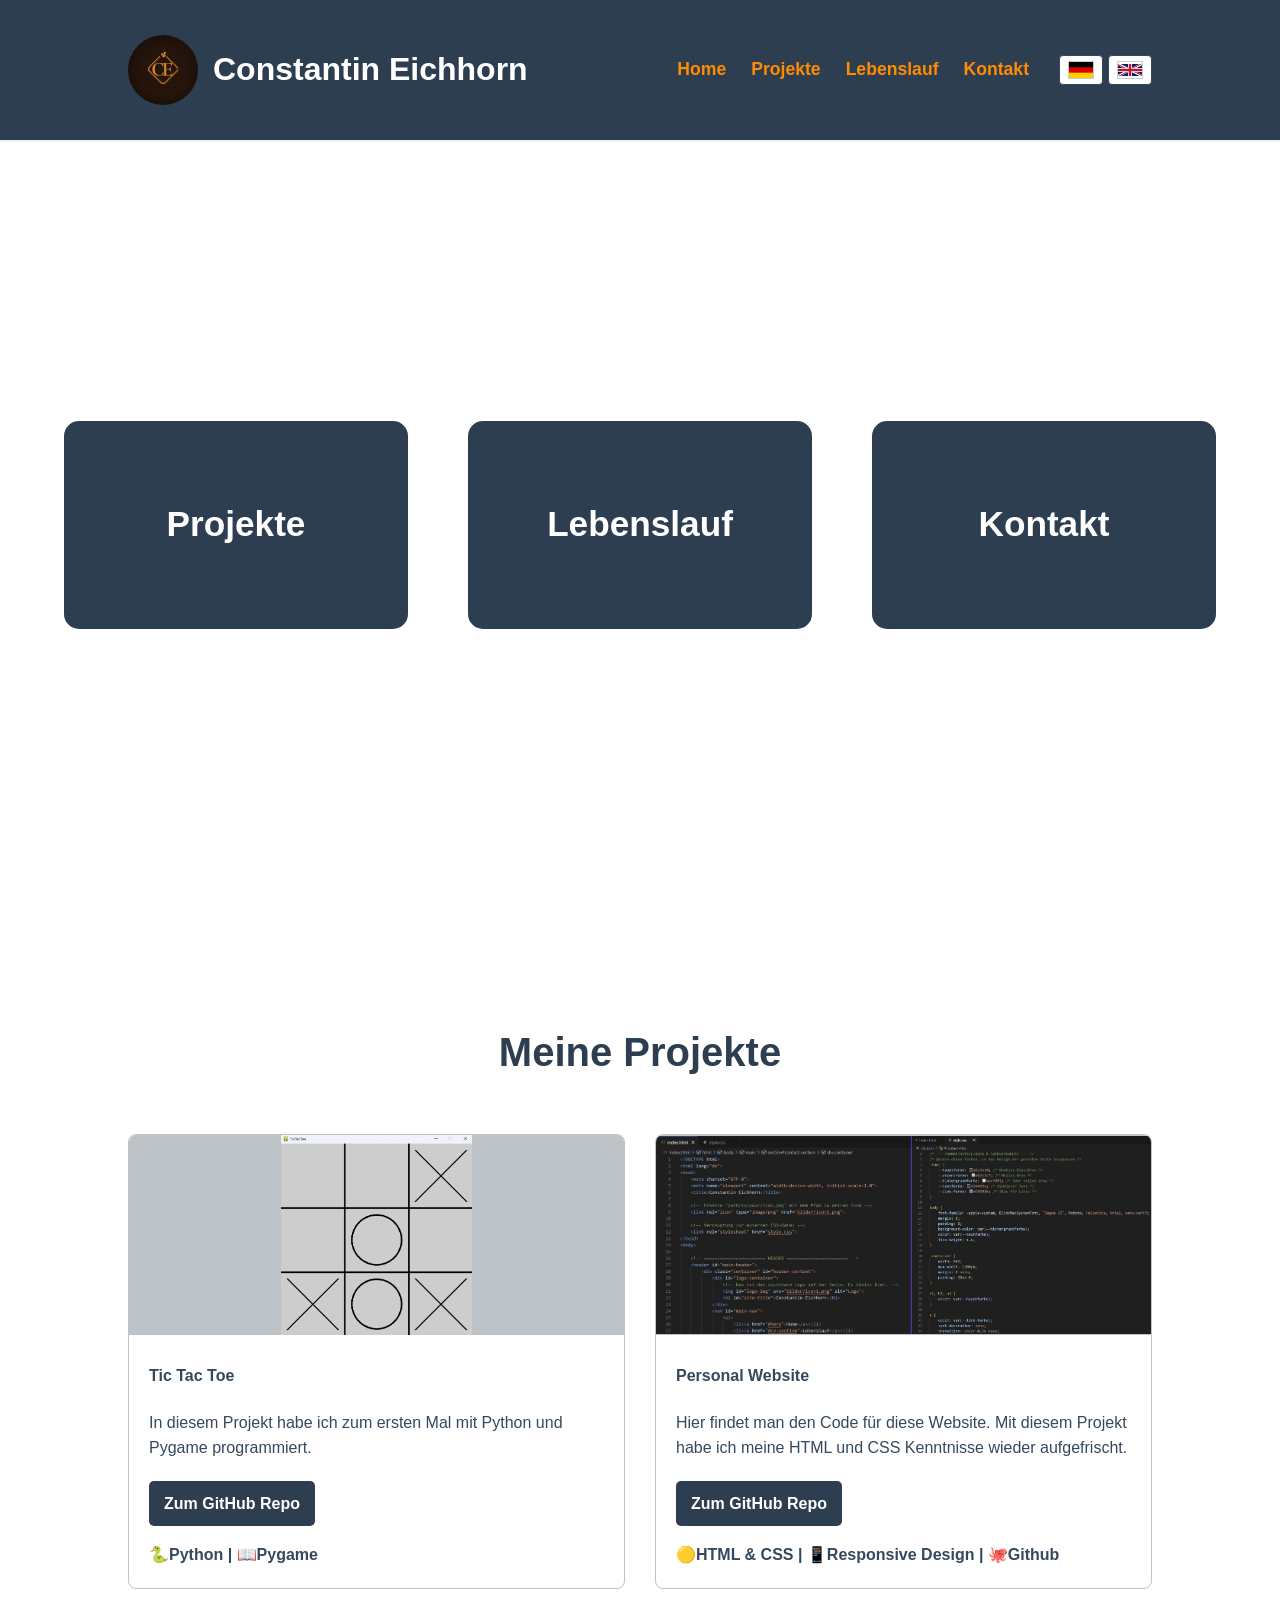
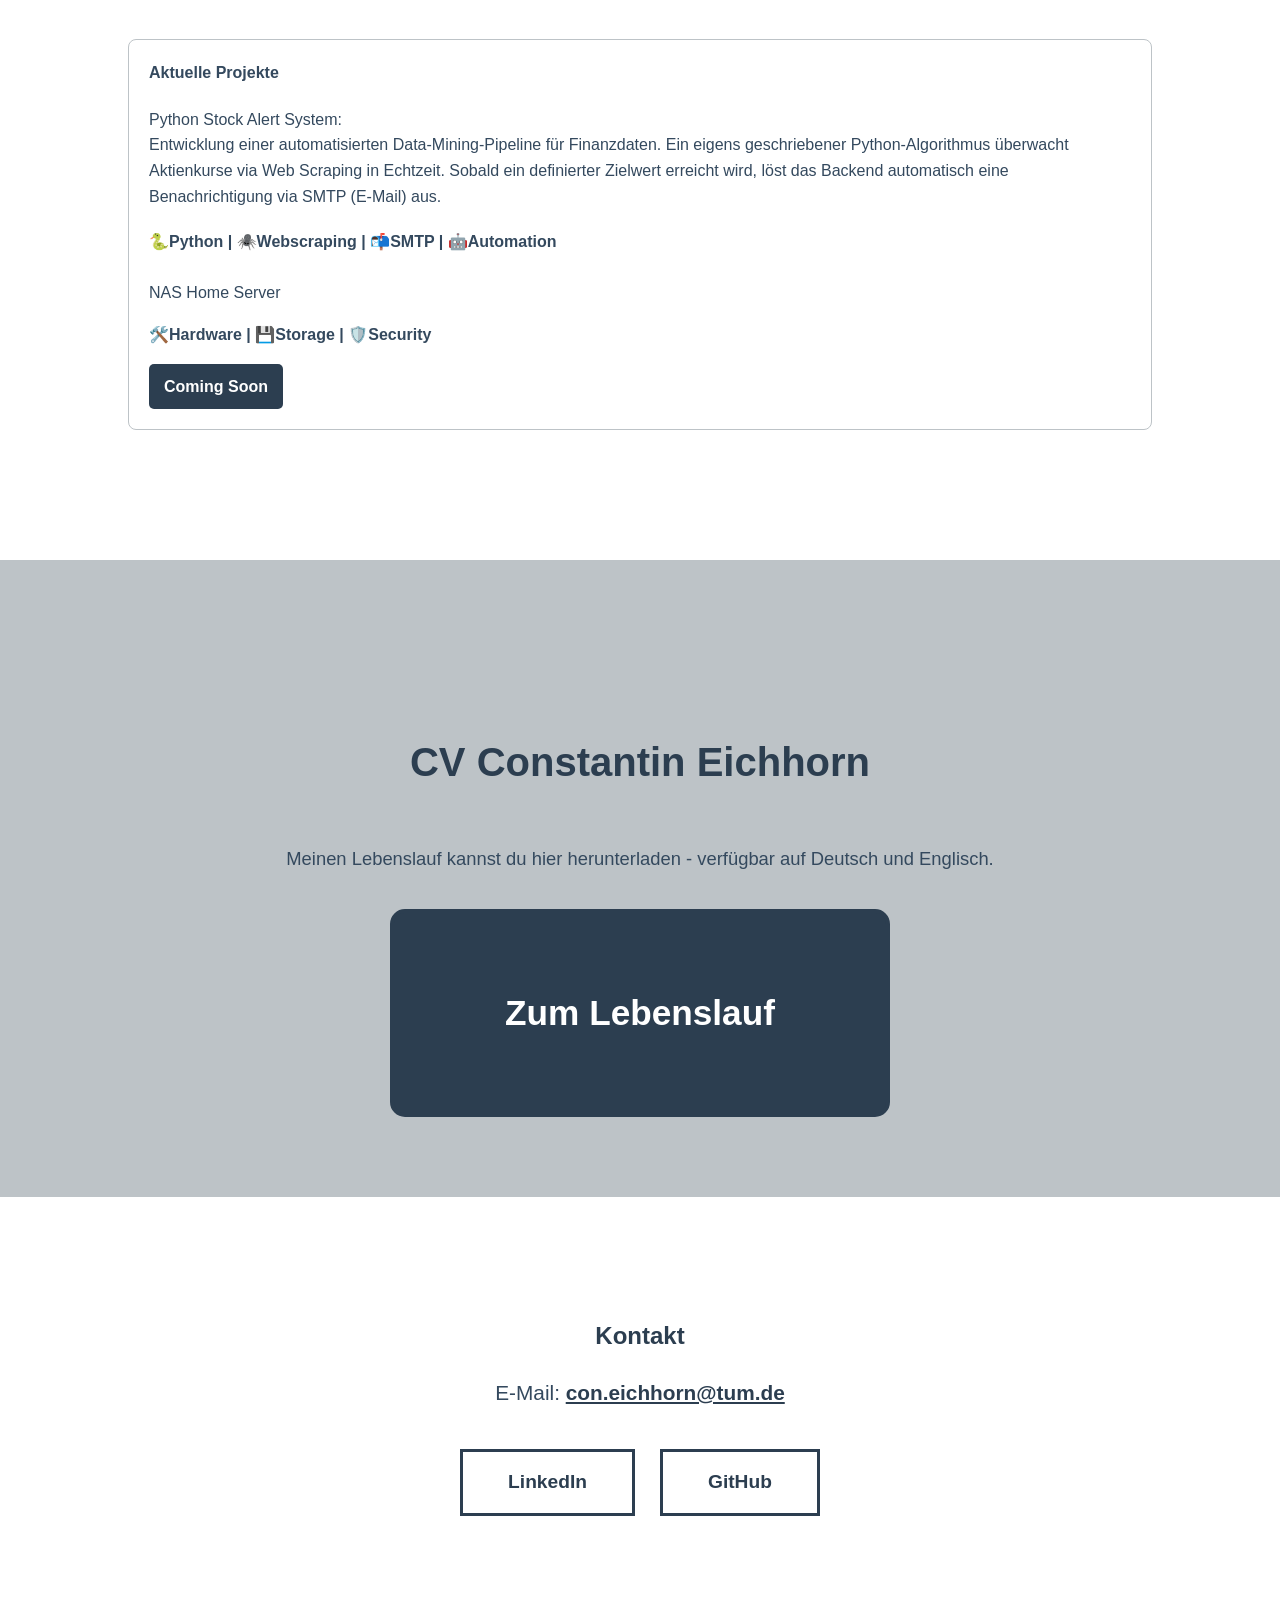
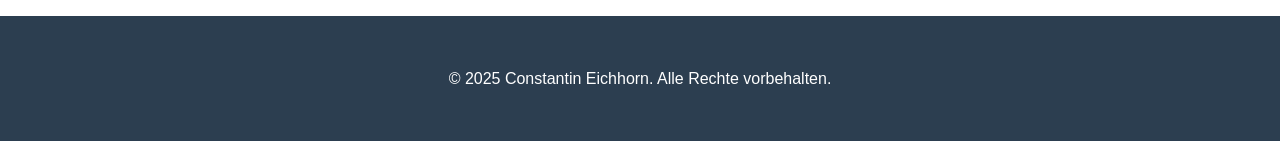
==== index.html @ d163ec6e "updated logic for language change and added flag icons" ====
<!DOCTYPE html>
<html lang="de">
<head>
    <meta charset="UTF-8">
    <meta name="viewport" content="width=device-width, initial-scale=1.0">
    <meta name="format-detection" content="telephone=no">
    <title>Constantin Eichhorn</title>
    <link rel="icon" type="image/png" href="bilder/icon2.png">
    <link rel="stylesheet" href="style.css">
    

</head>
<body>

    <!-- ======================= HEADER ======================= -->
    <header id="main-header">
        <div class="container" id="header-content">
            <div id="logo-container">
                <img id="logo-img" src="bilder/icon2.png" alt="Logo">
                <h1 id="site-title">
                    <span class="full-name">Constantin Eichhorn</span>
                    <span class="short-name">C. Eichhorn</span>
                </h1>
            </div>
            <nav id="main-nav">
                <ul>
                    <li><a class="lang" key="nav_home" href="#hero">Home</a></li>
                    <li><a class="lang" key="nav_projects" href="#projects-section">Projekte</a></li>
                    <li><a class="lang" key="nav_cv" href="#cv-section">Lebenslauf</a></li>
                    <li><a class="lang" key="nav_contact" href="#contact-section">Kontakt</a></li>

            <!-- LANGUAGE BUTTONS Desktop ADDED HERE -->
                    <li class="desktop-lang-switch" style="display: flex; align-items: center;">
                        <button class="lang-btn btn-de" aria-label="Deutsch" title="Deutsch" aria-pressed="false"><img class="lang-flag" src="bilder/flag-de.svg" alt="" aria-hidden="true"></button>
                        <button class="lang-btn btn-en" aria-label="English" title="English" aria-pressed="false"><img class="lang-flag" src="bilder/flag-en.svg" alt="" aria-hidden="true"></button>
                    </li>
                </ul>
            </nav>

            <!-- NEU: MOBILE BUTTONS CONTAINER (Nur sichtbar auf Mobile) -->
        <div class="mobile-lang-switch">
            <button class="lang-btn btn-de" aria-label="Deutsch" title="Deutsch" aria-pressed="false"><img class="lang-flag" src="bilder/flag-de.svg" alt="" aria-hidden="true"></button>
            <button class="lang-btn btn-en" aria-label="English" title="English" aria-pressed="false"><img class="lang-flag" src="bilder/flag-en.svg" alt="" aria-hidden="true"></button>
        </div>
            
            <button id="hamburger-menu">
                <span></span>
                <span></span>
                <span></span>
            </button>
        </div>
    </header>

    <!-- ======================= MAIN CONTENT ======================= -->
    <main>

        <!-- --- HERO SECTION --- -->
    <section id="hero">
         <div class="hero-buttons-container">
            <!-- Combined classes: "hero-button lang" -->
            <a href="#projects-section" class="hero-button lang" key="hero_btn_projects">Projekte</a>
            <a href="#cv-section" class="hero-button lang" key="hero_btn_cv">Lebenslauf</a>
            <a href="#contact-section" class="hero-button lang" key="hero_btn_contact">Kontakt</a>
        </div>
    </section>



        <!-- ============= PROJEKTE SECTION ============= -->
        <section id="projects-section">
            <div class="container">
                <h2 class="lang" key="projects_title" id="projects-title">Meine Projekte</h2>

                <div id="github-projects-grid" class="projects-grid">
    
            <!-- Project 1 -->
            <div class="project-card">
                <img class="project-image" src="bilder/tttproject1.png" alt="Projektbild">
                <div class="project-content">
                    <!-- Combined classes here -->
                    <h4 class="project-title lang" key="proj_ttt_title">Tic Tac Toe</h4>
                    <p class="project-description lang" key="proj_ttt_desc">
                        In diesem Projekt habe ich zum ersten mal mit Python und Pygame programmiert. 
                    </p>
                    <a href="https://github.com/tr0p7cal/TicTacToe.git" class="project-link lang" key="btn_github" target="_blank">Zum GitHub Repo</a>
                    <p class="project-skill">🐍Python | 📖Pygame</p>
                </div>
            </div>

            <!-- Project 2 -->
            <div class="project-card">
                <img class="project-image" src="bilder/personalSiteproj1.png" alt="Projektbild">
                <div class="project-content">
                    <!-- Combined classes here -->
                    <h4 class="project-title lang" key="proj_web_title">Personal Website</h4>
                    <p class="project-description lang" key="proj_web_desc">
                        Hier findet man den Code für diese Website. Mit diesem Projekt habe ich meine HTML und CSS kenntnisse wieder aufgefrischt.
                    </p>
                    <a href="#" class="project-link lang" key="btn_github" target="_blank">Zum GitHub Repo</a>
                    <p class="project-skill">🟡HTML & CSS | 📱Responsive Design | 🐙Github</p>
                </div>
            </div>
        </div>

                <!-- Other Projects (Complex Description) -->
                <div id="other-projects-grid" class="projects-grid">
                     <div class="project-card">
                        <div class="project-content">
                            <h4 class="project-title lang" key="proj_current_title">Aktuelle Projekte</h4>
                            
                            <p id="other-project-description" class="project-description">
                               <span class="lang" key="proj_stock_title">Python Stock Alert System:</span> <br>
                               <span class="lang" key="proj_stock_desc">Entwicklung einer automatisierten Data-Mining-Pipeline für Finanzdaten. Ein eigens geschriebener Python-Algorithmus überwacht Aktienkurse via Web Scraping in Echtzeit. Sobald ein definierter Zielwert erreicht wird, löst das Backend automatisch eine Benachrichtigung via SMTP (E-Mail) aus.</span>
                               
                               <p class="project-skill">🐍Python | 🕷️Webscraping | 📬SMTP | 🤖Automation</p>
                                <br>

                               <span class="lang" key="proj_nas_title">NAS Home Server</span>
                               <p class="project-skill">🛠️Hardware | 💾Storage | 🛡️Security</p>
                            </p>
                            <a class="project-link lang" key="btn_coming_soon">Coming Soon</a>
                        </div>
                    </div>
                 </div>
            </div>
        </section>

        <!-- --- CV SECTION --- -->
        <section id="cv-section">
            <div class="container">
                <h2 id="cv-title"><span>CV</span> <span>Constantin Eichhorn</span></h2>
                <p id="cv-teaser" class="lang" key="cv_teaser">Meinen Lebenslauf kannst du hier herunterladen - verfügbar auf Deutsch und Englisch.</p>
                <div class="hero-buttons-container cv-cta-container">
                    <!-- Combined classes: "hero-button lang" -->
                    <a href="cv.html" class="hero-button lang" key="cv_btn">Zum Lebenslauf</a>
                </div>
            </div>
        </section>           

        <!-- === Kontakt === -->
        <section id="contact-section">
            <div class="container">
                <h2 class="contact-title lang" key="contact_title">Kontakt</h2>
                <p id="contact-email">
                    E-Mail: <a href="mailto:con.eichhorn@tum.de">con.eichhorn@tum.de</a>
                </p>
                <div class="contact-links-container">
                    <a href="https://www.linkedin.com/in/coneichhorn/" class="contact-link" target="_blank">LinkedIn</a>
                    <a href="https://github.com/tr0p7cal" class="contact-link" target="_blank">GitHub</a>
                </div>
            </div>
        </section>

    </main>

    <!-- ======================= FOOTER ======================= -->
    <footer id="main-footer">
        <div class="container">
            <p class="lang" key="footer_text" id="footer-text">&copy; 2025 Constantin Eichhorn. Alle Rechte vorbehalten.</p>
        </div>
    </footer>

    <script src="script.js"></script>
</body> 
</html>
---- style.css ----
/* --- GRUNDEINSTELLUNGEN & FARBVARIABLEN --- */
/* Ändere diese Farben, um das Design der gesamten Seite anzupassen */
:root {
    --hauptfarbe: #2c3e50; /* Dunkles Blau/Grau */
    --akzentfarbe: #bdc3c7; /* Helles Grau */
    --hintergrundfarbe: #ecf0f1; /* Sehr helles Grau */
    --textfarbe: #34495e; /* Dunklerer Text */
    --link-farbe: #3498db; /* Blau für Links */
}

body {
    font-family: -apple-system, BlinkMacSystemFont, "Segoe UI", Roboto, Helvetica, Arial, sans-serif;
    margin: 0;
    padding: 0;
    background-color: var(--hintergrundfarbe);
    color: var(--textfarbe);
    line-height: 1.6;
}

.container {
    width: 80%;
    max-width: 1200px;
    margin: 0 auto;
    padding: 20px 0;
}

h1, h2, h3 {
    color: var(--hauptfarbe);
}

a {
    color: var(--link-farbe);
    text-decoration: none;
    transition: color 0.3s ease;
}

a:hover {
    color: var(--akzentfarbe);
}

/* --- HEADER BEREICH --- */
#main-header {
    background-color: var(--hauptfarbe);
    padding: 15px 0;
    border-bottom: 2px solid var(--hintergrundfarbe);
    position: sticky;
    top: 0;
    z-index: 1000;
}

#header-content {
    display: flex;
    justify-content: space-between;
    align-items: center;
}

#logo-container {
    display: flex;
    align-items: center;
    flex-grow: 1;
    flex-shrink: 1;
    overflow: hidden;
}

#logo-img {
    width: 70px; /* Größe deines Icons anpassen */
    height: 70px;
    margin-right: 15px;
    border-radius: 50%;
    object-fit: cover;
}

#site-title {
    font-size: 2em;
    margin: 0;
    font-weight: bold;
    white-space: nowrap;
    color: #fff;
    overflow: visible;
    text-overflow: clip;
}   

#site-title .short-name {
    display: none;
}

#main-nav ul {
    margin: 0;
    padding: 0;
    list-style: none;
    display: flex;
}

#main-nav li {
    margin-left: 25px;
}

#main-nav a {
    font-size: 1.1em;
    font-weight: bold;
    color: #ff8c00;
}

/* --- HELDEN-BEREICH (EINFÜHRUNG) --- */
#hero {
    min-height: 85vh; 
    display: flex;
    justify-content: center;
    align-items: center;
    background-color: #fff;
    box-sizing: border-box;
}

.hero-buttons-container {
    display: flex;
    justify-content: center;
    flex-wrap: wrap;
    width: 90%;
    max-width: 1400px;
    gap: 60px;
}

.hero-button {
    /* --- Größe und Form --- */
    flex-grow: 1;
    flex-basis: 0;
    height: 200px;
    border: 4px solid var(--hauptfarbe);
    border-radius: 15px;

    /* --- Text-Zentrierung --- */
    display: flex;
    justify-content: center;
    align-items: center;
    
    /* --- Text- und Farb-Styling --- */
    background-color: var(--hauptfarbe);
    color: #fff;
    font-size: 2.2em;
    font-weight: 600;
    text-decoration: none;
    transition: all 0.3s ease-in-out;
}

.hero-button:hover {
    background-color: var(--hauptfarbe);
    color: #fff;
    transform: translateY(-5px);
    box-shadow: 0 10px 20px rgba(0,0,0,0.1);
}

#hero-headline {
    font-size: 3em;
    margin-bottom: 20px;
}

#hero-intro-text {
    font-size: 1.2em;
    max-width: 700px;
    margin: 0 auto;
}

/* --- LEBENSLAUF / ÜBER MICH BEREICH --- */

#cv-section {
    padding: 60px 0;
    background-color: var(--akzentfarbe);
    scroll-margin-top: 110px;
}

#cv-title {
    text-align: center;
    font-size: 2.5em;
    margin-bottom: 50px;
    margin-top: 90px;
}

#cv-teaser,
#cv-token-info {
    text-align: center;
    font-size: 1.15em;
    max-width: 760px;
    margin: 0 auto 35px auto;
}

.cv-cta-container {
    max-width: 500px;
    margin: 0 auto;
}

#cv-download-content {
    text-align: center;
}

#token-form {
    display: flex;
    gap: 12px;
    justify-content: center;
    align-items: center;
    flex-wrap: wrap;
}

#token-input {
    width: 100%;
    max-width: 360px;
    padding: 12px 14px;
    border: 2px solid var(--hauptfarbe);
    border-radius: 8px;
    font-size: 1rem;
    color: var(--textfarbe);
    background-color: #fff;
    box-sizing: border-box;
}

#token-confirm-btn {
    padding: 12px 22px;
    border: 2px solid var(--hauptfarbe);
    border-radius: 8px;
    background-color: var(--hauptfarbe);
    color: #fff;
    font-size: 1rem;
    font-weight: bold;
    cursor: pointer;
    transition: all 0.3s ease;
}

#token-confirm-btn:hover {
    transform: translateY(-2px);
    box-shadow: 0 8px 16px rgba(0, 0, 0, 0.12);
}

#token-error {
    color: #b00020;
    font-weight: 600;
    margin: 16px 0 0 0;
}

#download-section {
    margin-top: 24px;
}

/* --- TOKEN-ANFRAGE BEREICH --- */
#request-section {
    max-width: 760px;
    margin: 40px auto 0 auto;
    padding-top: 28px;
    border-top: 1px solid rgba(44, 62, 80, 0.22);
}

#request-info {
    text-align: center;
    font-size: 1.15em;
    max-width: 760px;
    margin: 0 auto 28px auto;
}

#request-form {
    display: flex;
    flex-direction: column;
    gap: 16px;
    align-items: stretch;
    max-width: 360px;
    margin: 0 auto;
}

.request-field {
    display: flex;
    flex-direction: column;
    gap: 8px;
    text-align: left;
}

.request-field label {
    font-weight: 700;
    color: var(--hauptfarbe);
}

#request-name,
#request-email,
#request-message {
    width: 100%;
    padding: 12px 14px;
    border: 2px solid var(--hauptfarbe);
    border-radius: 8px;
    font-size: 1rem;
    color: var(--textfarbe);
    background-color: #fff;
    box-sizing: border-box;
}

#request-name:focus,
#request-email:focus,
#request-message:focus,
#token-input:focus {
    outline: 3px solid rgba(44, 62, 80, 0.18);
    outline-offset: 2px;
}

#request-message {
    resize: vertical;
    min-height: 110px;
}

#request-submit-btn {
    padding: 12px 22px;
    border: 2px solid var(--hauptfarbe);
    border-radius: 8px;
    background-color: var(--hauptfarbe);
    color: #fff;
    font-size: 1rem;
    font-weight: bold;
    cursor: pointer;
    transition: all 0.3s ease;
}

#request-submit-btn:hover {
    transform: translateY(-2px);
    box-shadow: 0 8px 16px rgba(0, 0, 0, 0.12);
}

#request-submit-btn:disabled {
    opacity: 0.75;
    cursor: wait;
    transform: none;
    box-shadow: none;
}

#request-success {
    color: #1b7f4b;
    font-weight: 600;
    margin: 18px 0 0 0;
    text-align: center;
}

#request-error {
    color: #b00020;
    font-weight: 600;
    margin: 18px 0 0 0;
    text-align: center;
}

.cv-download-buttons {
    display: flex;
    justify-content: center;
    gap: 16px;
    flex-wrap: wrap;
}

.cv-download-buttons .hero-button {
    flex-basis: 320px;
    flex-grow: 0;
    height: 110px;
    font-size: 1.25em;
    border-width: 3px;
}

.cv-category h3 {
    font-size: 1.8em;
    color: var(--hauptfarbe);
    border-bottom: 2px solid var(--hauptfarbe);
    padding-bottom: 10px;
    margin-bottom: 30px;
}

.cv-entry {
    display: flex;
    justify-content: space-between;
    align-items: flex-start;
    gap: 20px;
    margin-bottom: 25px;
}

.cv-entry-left {
    flex-grow: 1;
}

.cv-entry-right {
    flex-shrink: 0; /* Prevents this column from shrinking */
    text-align: right;
}

.cv-entry-title {
    font-size: 1.2em;
    font-weight: bold;
    margin: 0;
}

.cv-entry-subtitle {
    font-style: italic;
    color: #555;
    margin: 5px 0;
}

.cv-entry-description {
    margin: 5px 0 0 0;
}

.cv-entry-location {
    font-weight: bold;
    margin: 0;
}

.cv-entry-date {
    margin: 5px 0 0 0;
}

ul.cv-entry-details,
.skills-entry ul {
    list-style-type: square;
    padding-left: 20px;
    margin-top: 10px;
}

.skills-entry {
    margin-bottom: 20px;
}

.skills-title {
    font-weight: bold;
    font-size: 1.1em;
    margin-bottom: 5px;
}

/* --- PROJEKTE BEREICH --- */
#projects-section {
    padding: 60px 0;
    background-color: #fff;
    scroll-margin-top: 60px;
}

#projects-title {
    text-align: center;
    font-size: 2.5em;
    margin-bottom: 50px;
}

.projects-grid {
    display: grid;
    grid-template-columns: repeat(auto-fit, minmax(300px, 1fr));
    gap: 30px;
    margin-bottom: 50px;
}

.project-card {
    border: 1px solid var(--akzentfarbe);
    border-radius: 8px;
    overflow: hidden;
    background-color: #fff;
    transition: transform 0.3s ease, box-shadow 0.3s ease;
}

.project-card:hover {
    transform: translateY(-5px);
    box-shadow: 0 10px 20px rgba(0,0,0,0.1);
}

.project-image {
    width: 100%;
    height: 200px;
    background-color: var(--akzentfarbe);
    object-fit: contain; 
}

.project-content {
    padding: 20px;
}

.project-title {
    margin-top: 0;
}

.project-description {
    margin-bottom: 20px;
}

.project-link {
    display: inline-block;
    background-color: var(--hauptfarbe);
    color: #fff;
    padding: 10px 15px;
    border-radius: 5px;
    font-weight: bold;
}
.project-link:hover {
    background-color: #34495e;
    color: #fff;
}

.project-skill{
    font-weight: bold;
    margin-bottom: 0;
}

/* --- KONTAKT BEREICH --- */
#contact-section {
    padding: 80px 0;
    text-align: center;
    background-color: #fff; 
}

#contact-title {
    font-size: 2.5em;
    margin-bottom: 90px;
}

#contact-intro {
    font-size: 1.2em;
    max-width: 600px;
    margin: 0 auto 30px auto; 
}

#contact-email {
    font-size: 1.3em;
    font-weight: 500;
    margin-bottom: 40px; /* Abstand zu den Buttons */
}

#contact-email a {
    color: var(--hauptfarbe); /* Nutzt die Hauptfarbe für den Link */
    font-weight: bold;
    text-decoration: underline;
}

.contact-links-container {
    display: flex;
    justify-content: center;
    flex-wrap: wrap;
    gap: 25px;
}

.contact-link {
    display: inline-block;
    padding: 15px 45px;
    border: 3px solid var(--hauptfarbe);
    background-color: transparent;
    color: var(--hauptfarbe);
    font-size: 1.2em;
    font-weight: bold;
    text-decoration: none;
    transition: all 0.3s ease;
}

.contact-link:hover {
    background-color: var(--hauptfarbe);
    color: #fff;
    transform: translateY(-3px);
}

/* --- FOOTER BEREICH --- */
#main-footer {
    background-color: var(--hauptfarbe);
    color: #fff;
    text-align: center;
    padding: 30px 0;
}

#footer-text {
    margin: 0;
}

.lang-btn {
    background: white;
    border: 1px solid currentColor;
    cursor: pointer;
    padding: 5px 8px;
    margin-left: 5px;
    font-size: 0.9rem;
    border-radius: 4px;
    color: inherit;
    display: inline-flex;
    align-items: center;
    justify-content: center;
}
.lang-flag {
    width: 24px;
    height: 16px;
    display: block;
    border: 1px solid rgba(0, 0, 0, 0.2);
}
.lang-btn.is-active {
    background: var(--akzentfarbe);
    color: var(--hauptfarbe);
    border-color: var(--hauptfarbe);
    font-weight: 700;
    box-shadow: 0 4px 10px rgba(0, 0, 0, 0.12);
    opacity: 1;
}
.lang-btn:hover {
    opacity: 0.7;
}

.mobile-lang-switch {
    display: none;
}


/* --- ZUSÄTZLICHES STYLING FÜR HAMBURGER-MENÜ --- */

#hamburger-menu {
    display: none; /* Standardmäßig auf Desktops ausgeblendet */
    flex-direction: column;
    justify-content: space-around;
    width: 30px;
    height: 25px;
    background: transparent;
    border: none;
    cursor: pointer;
    padding: 0;
    z-index: 10;
}

#hamburger-menu span {
    width: 30px;
    height: 3px;
    background-color: #ff8c00;
    border-radius: 5px;
    transition: all 0.3s linear;
    position: relative;
    transform-origin: 1px;
}

/* --- MEDIA QUERIES FÜR MOBILGERÄTE --- */
/* Diese Regeln gelten für Bildschirme, die 768px oder schmaler sind */

@media (max-width: 768px) {

    .desktop-lang-switch {
        display: none !important;
    }

    .mobile-lang-switch {
        display: flex;
        align-items: center;
        margin-right: 15px;
    }

    /* --- Header & Navigation (MOBIL) --- */
    #header-content {
        position: relative; 
        display: flex;
        justify-content: space-between;
        align-items: center;
    }

    #main-nav {
        /* 1. Verstecken und positionieren */
        display: flex;
        flex-direction: column;
        position: absolute;
        top: 100%; /* Beginnt direkt unter dem Header */
        left: 0;
        width: 100%;
        background-color: var(--hauptfarbe);
        
        /* 2. Standardmäßig unsichtbar machen */
        visibility: hidden; /* Besser als display:none für Animationen */
        opacity: 0;
        transform: translateY(-10px); /* Leichter Effekt */
        transition: opacity 0.3s ease, transform 0.3s ease, visibility 0.3s;
        z-index: 998; /* Unter dem Header, aber über dem Rest */
    }
    
    #main-nav.is-active {
        /* 3. Sichtbar machen, wenn die Klasse da ist */
        visibility: visible;
        opacity: 1;
        transform: translateY(0);
    }

    #main-nav ul {
        flex-direction: column;
        width: 100%;
    }

    #main-nav li {
        text-align: center;
        margin: 0;
    }
    
    #main-nav a {
        display: block;
        padding: 18px 0;
        border-bottom: 1px solid rgba(189, 195, 199, 0.2);
    }
    
    #hamburger-menu {
        display: flex;
        z-index: 999;
    }

    /* --- Animation des Hamburgers zu einem "X" --- */
    #hamburger-menu.is-active span:nth-child(1) {
        transform: rotate(45deg) translate(5px, 5px);
    }

    #hamburger-menu.is-active span:nth-child(2) {
        opacity: 0;
    }

    #hamburger-menu.is-active span:nth-child(3) {
        transform: rotate(-45deg) translate(7px, -6px);
    }
    
   #site-title {
    font-size: 1.4em;
    white-space: nowrap;
}

    #site-title .full-name {
        display: none;
    }

    #site-title .short-name {
        display: inline;
    }
    
    #logo-img {
        width: 50px;
        height: 50px;
    }

    #logo-container {
        overflow: visible;
    }

    /* --- Hero-Bereich --- */
    .hero-buttons-container {
        flex-direction: column;
        gap: 30px;
    }

    .hero-button {
        height: 140px;
        font-size: 1.8em;
    }

    .cv-cta-container .hero-button {
        height: 120px;
    }

    #token-form {
        flex-direction: column;
        align-items: stretch;
        max-width: 360px;
        margin: 0 auto;
    }

    #token-confirm-btn {
        width: 100%;
    }

    #request-section {
        margin-top: 32px;
        padding-top: 24px;
    }

    #request-form {
        max-width: 360px;
        width: 100%;
    }

    .cv-download-buttons {
        flex-direction: column;
        align-items: stretch;
        gap: 12px;
    }

    .cv-download-buttons .hero-button {
        width: 100%;
        flex-basis: auto;
        height: 100px;
        font-size: 1.1em;
    }
    
    /* --- Lebenslauf-Bereich --- */
    #cv-title {
        line-height: 1.2; 
    }
    #cv-title span {
        display: block;
    }

    .cv-entry {
        flex-direction: column;
        align-items: flex-start;
        gap: 10px;
    }

    .cv-entry-right {
        text-align: left;
    }
    
    .cv-entry-date {
        margin-top: 0;
    }
    
    #cv-title, #projects-title, #contact-title {
        font-size: 2em;
    }
    
    .container {
        width: 90%;
    }

    /* --- Projekte-Bereich --- */
    .projects-grid {
        grid-template-columns: 1fr;
    }

}
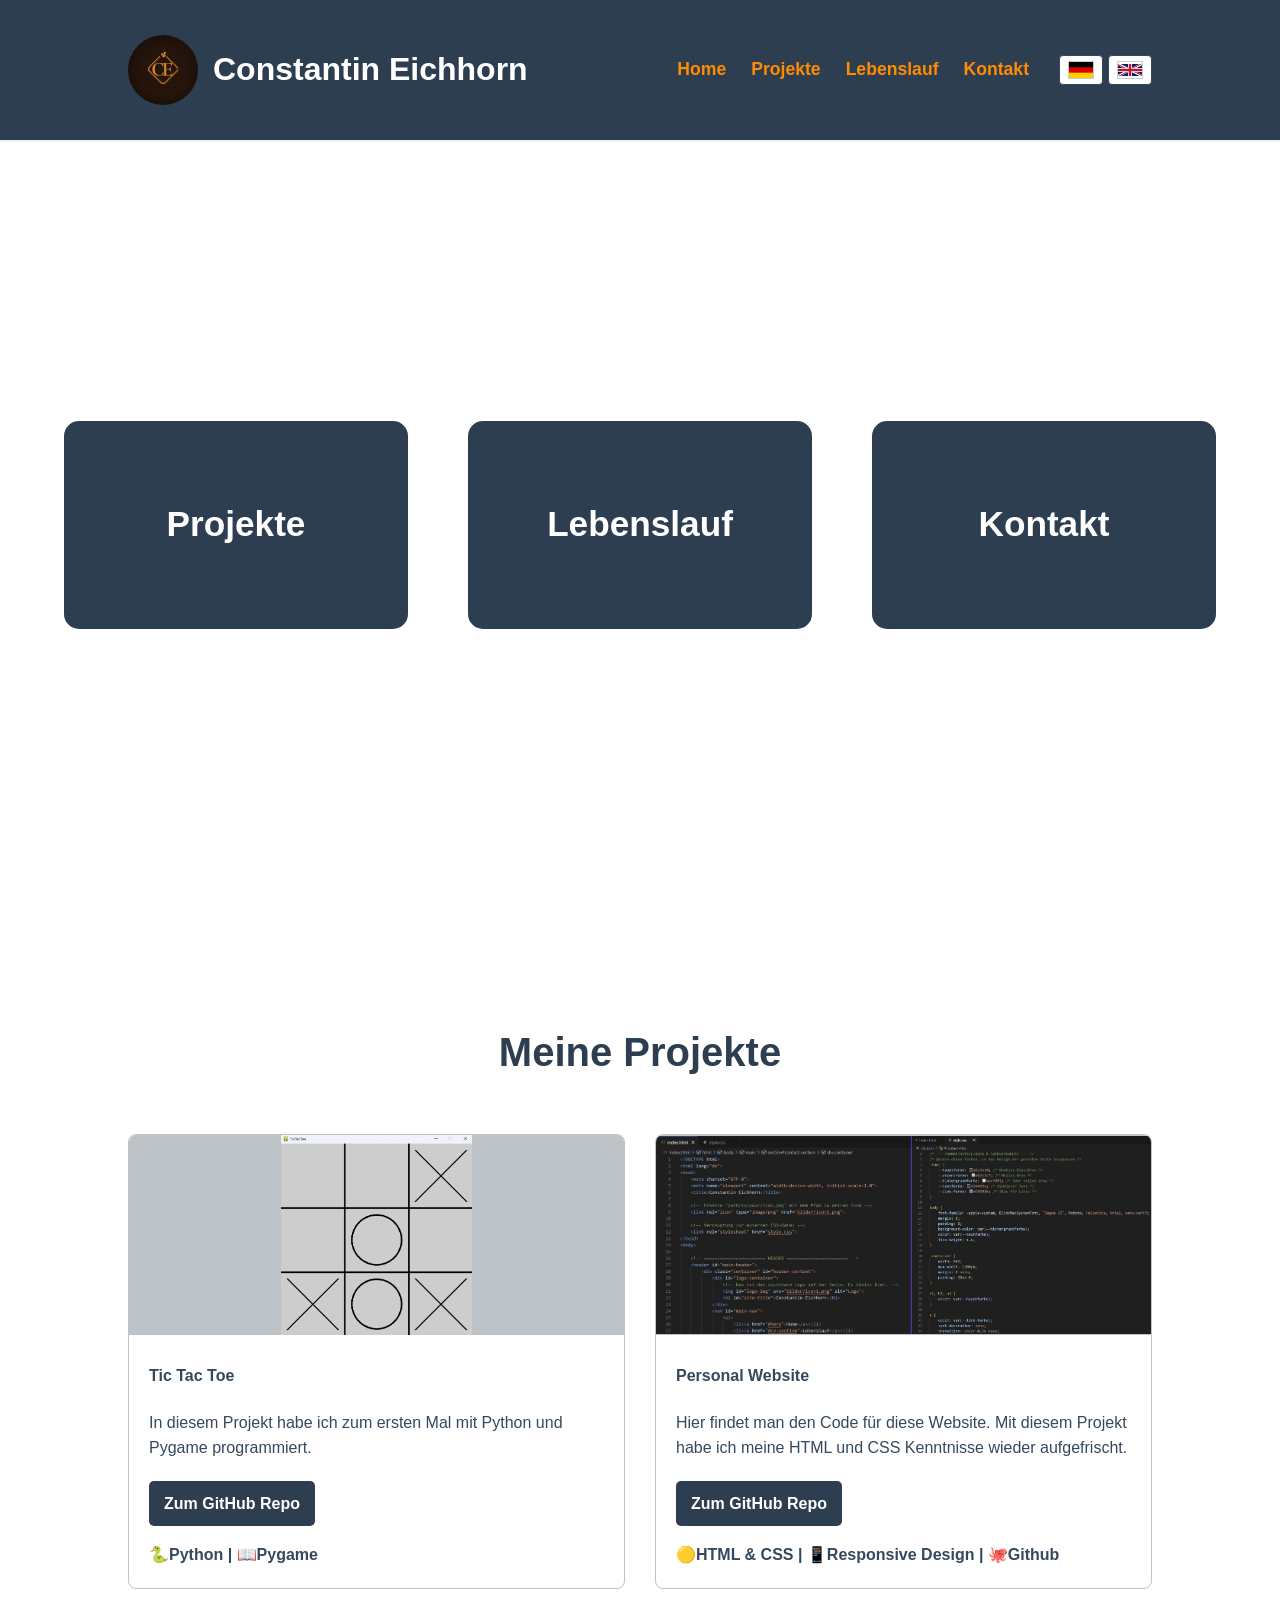
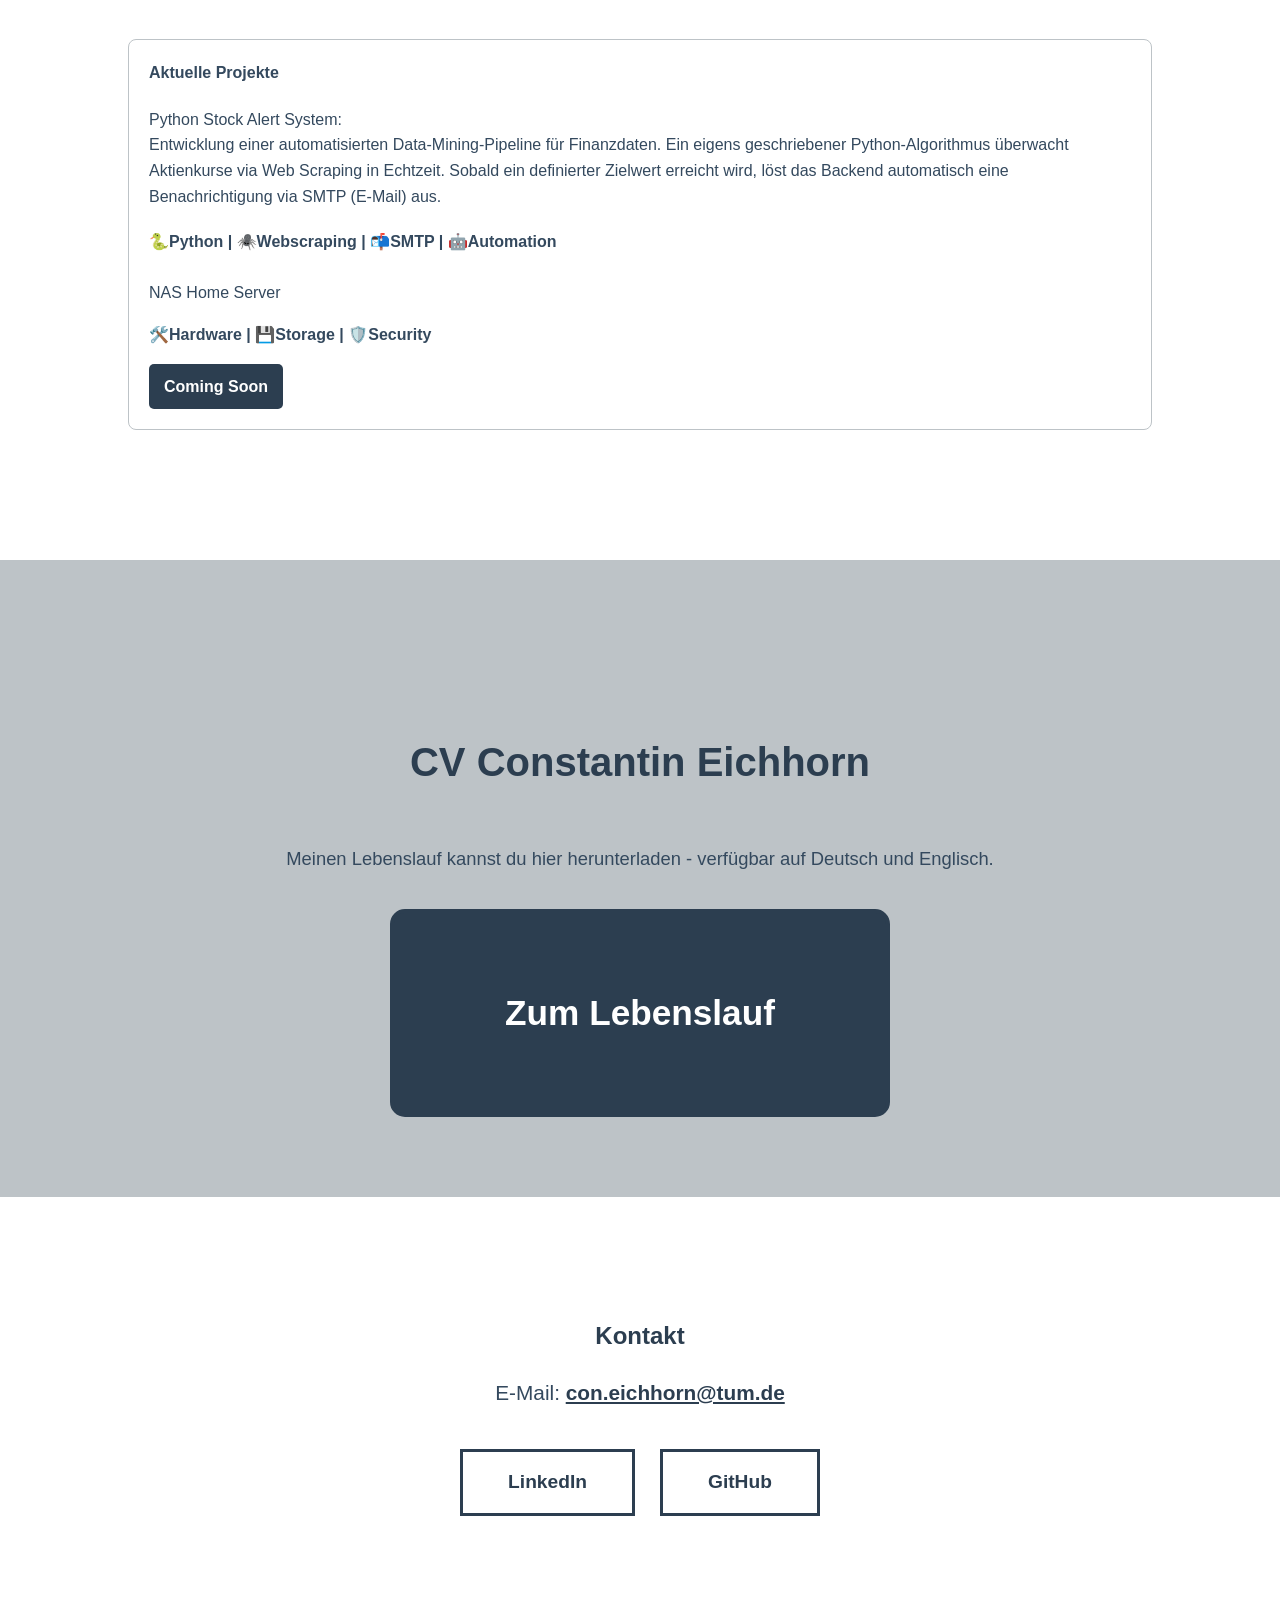
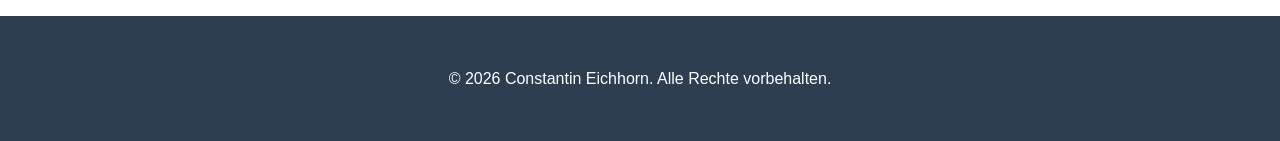
==== commit 8784f0fa: "Update footer year to 2026" ====
--- a/index.html
+++ b/index.html
@@ -156,7 +156,7 @@
     <!-- ======================= FOOTER ======================= -->
     <footer id="main-footer">
         <div class="container">
-            <p class="lang" key="footer_text" id="footer-text">&copy; 2025 Constantin Eichhorn. Alle Rechte vorbehalten.</p>
+            <p class="lang" key="footer_text" id="footer-text">&copy; 2026 Constantin Eichhorn. Alle Rechte vorbehalten.</p>
         </div>
     </footer>
 
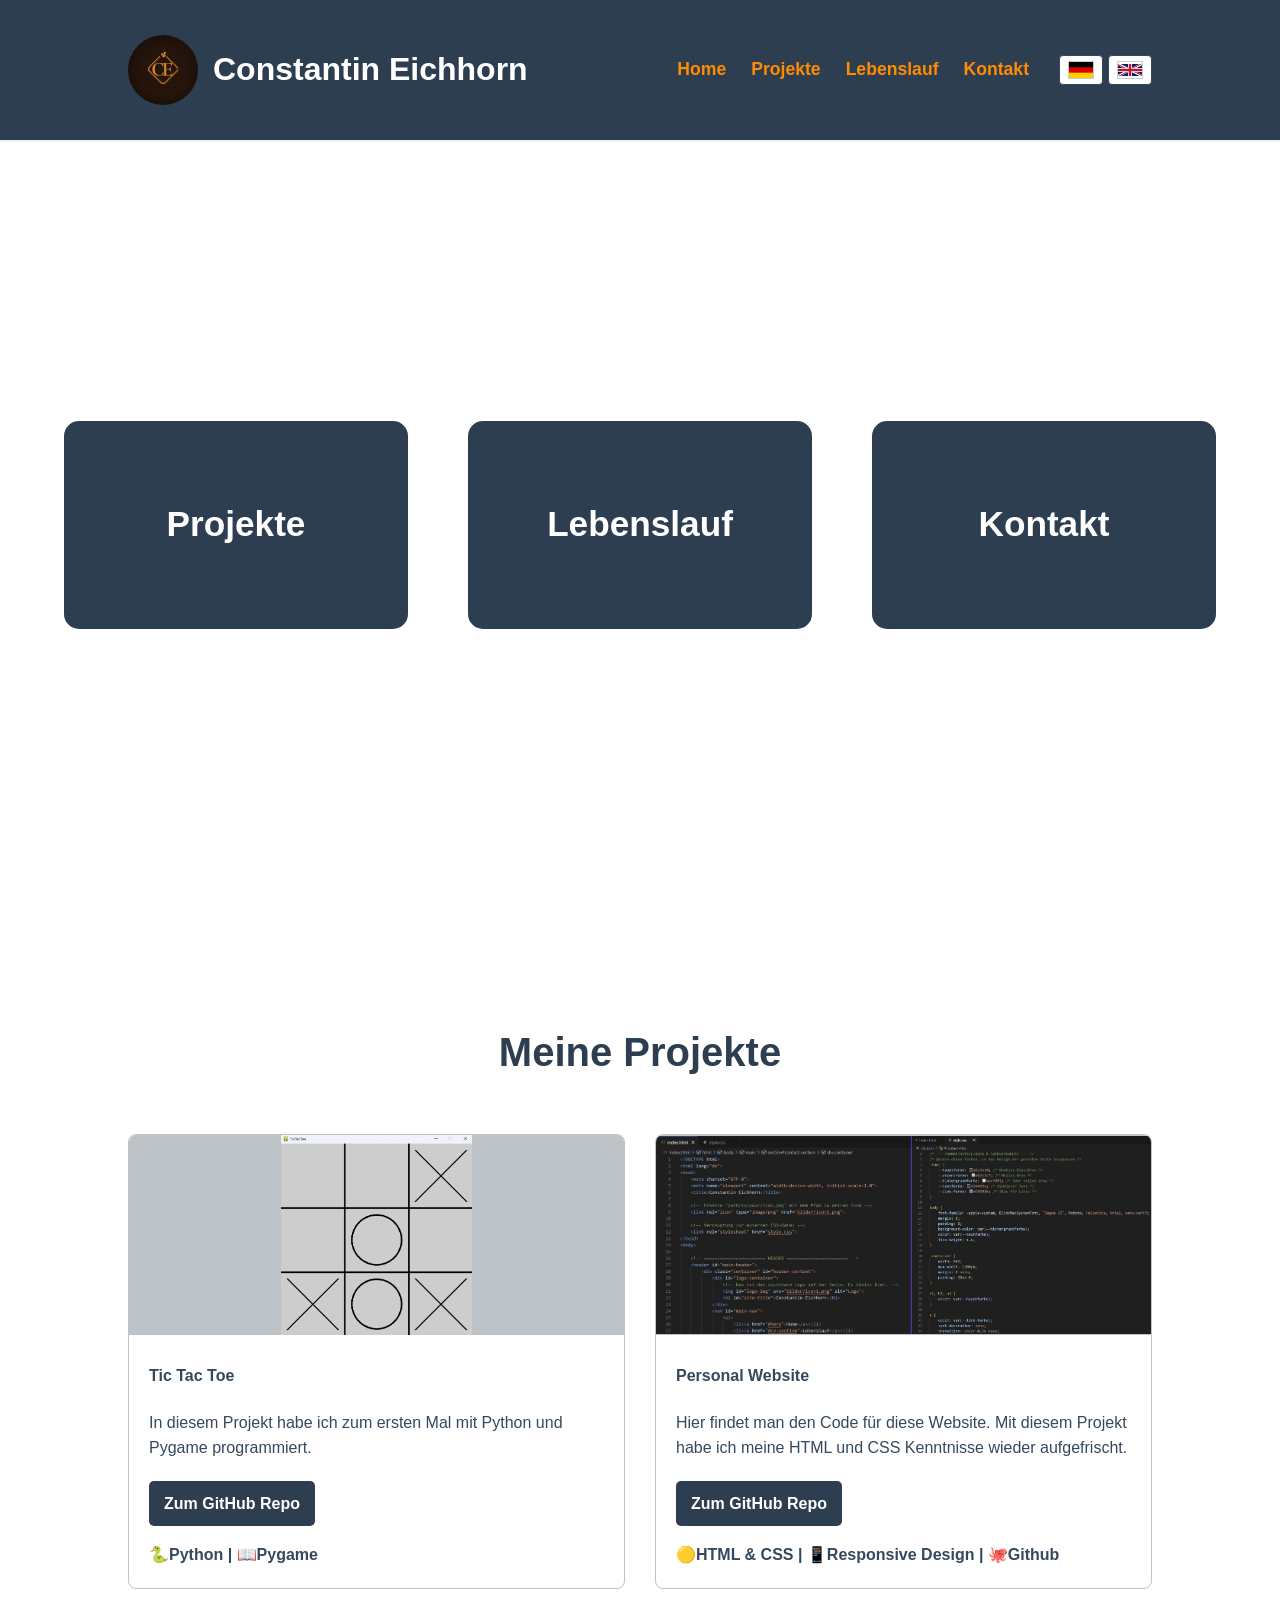
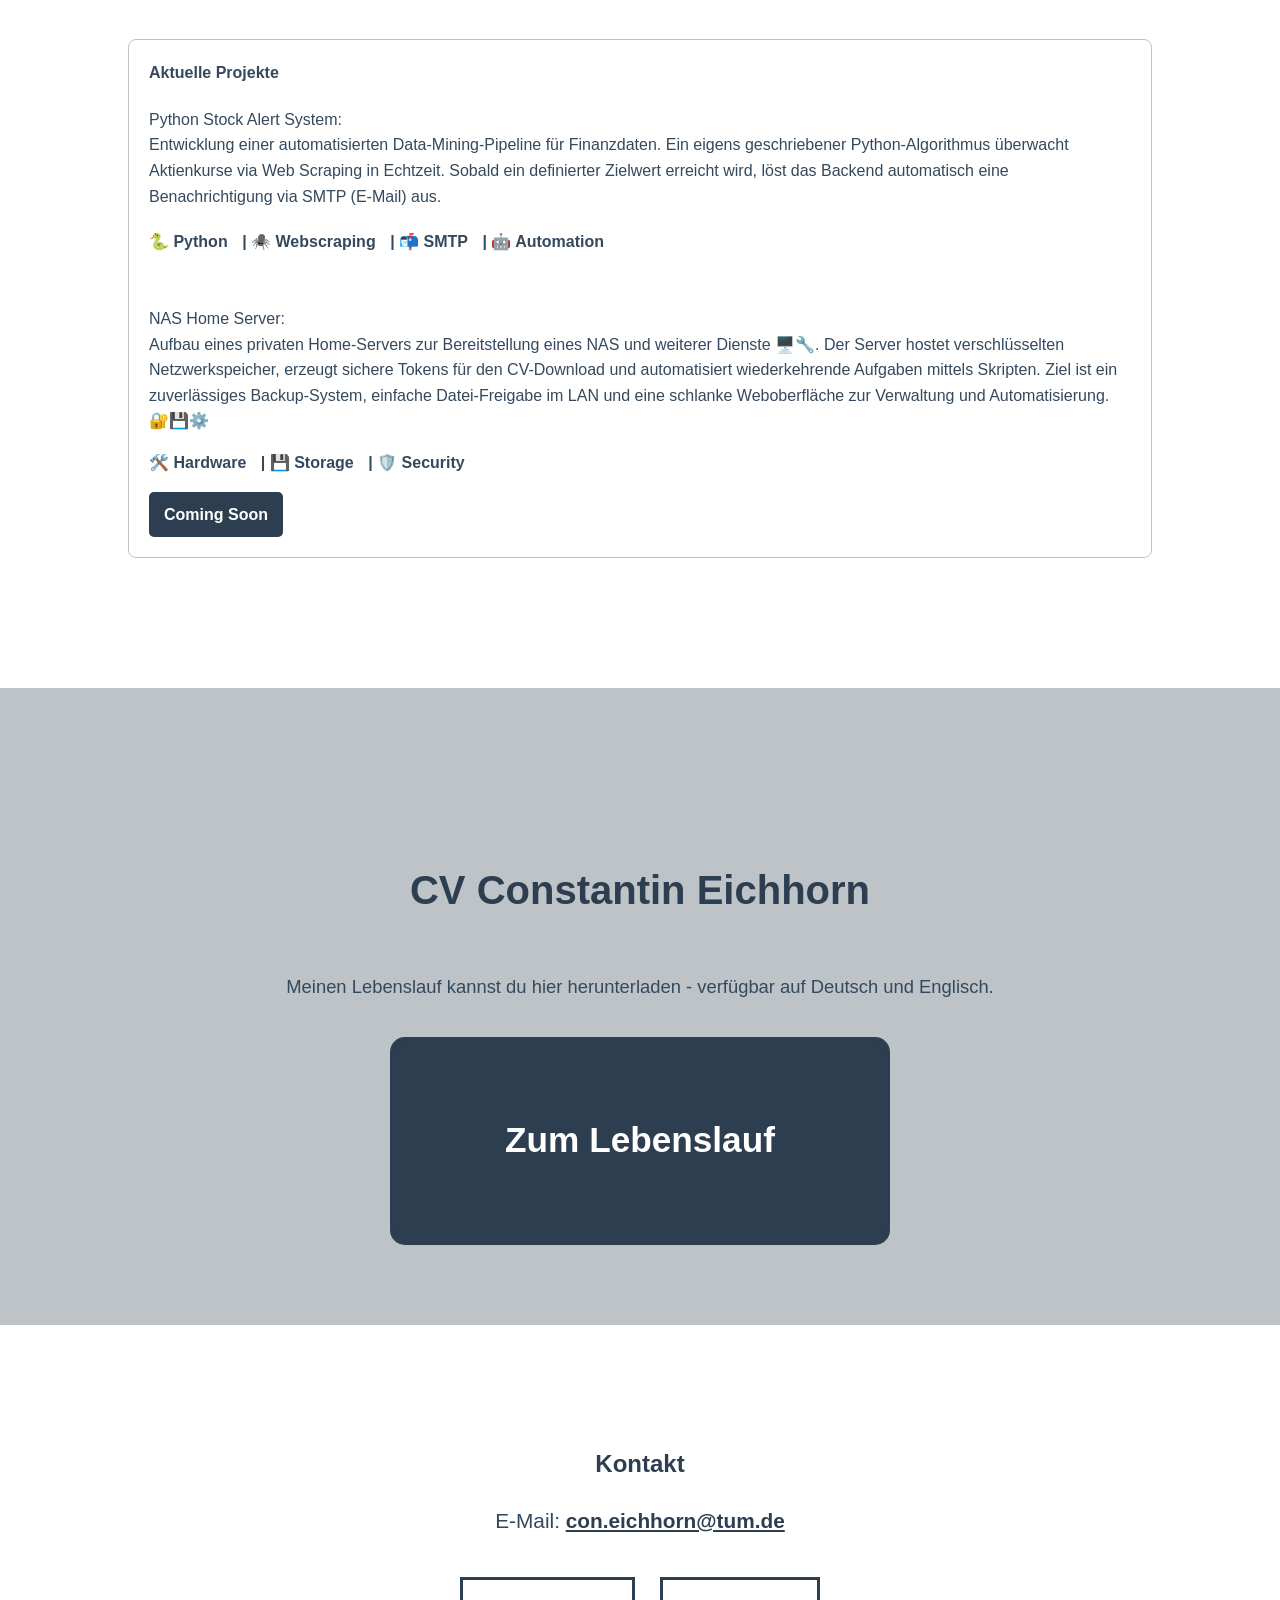
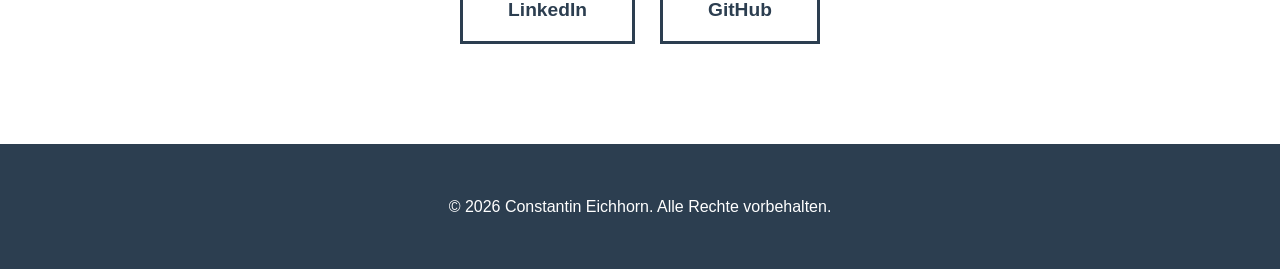
==== commit 5ac472cb: "added more info to coming soon. removed some minimal inconsistencies" ====
--- a/index.html
+++ b/index.html
@@ -108,17 +108,25 @@
                         <div class="project-content">
                             <h4 class="project-title lang" key="proj_current_title">Aktuelle Projekte</h4>
                             
-                            <p id="other-project-description" class="project-description">
-                               <span class="lang" key="proj_stock_title">Python Stock Alert System:</span> <br>
-                               <span class="lang" key="proj_stock_desc">Entwicklung einer automatisierten Data-Mining-Pipeline für Finanzdaten. Ein eigens geschriebener Python-Algorithmus überwacht Aktienkurse via Web Scraping in Echtzeit. Sobald ein definierter Zielwert erreicht wird, löst das Backend automatisch eine Benachrichtigung via SMTP (E-Mail) aus.</span>
-                               
-                               <p class="project-skill">🐍Python | 🕷️Webscraping | 📬SMTP | 🤖Automation</p>
-                                <br>
-
-                               <span class="lang" key="proj_nas_title">NAS Home Server</span>
-                               <p class="project-skill">🛠️Hardware | 💾Storage | 🛡️Security</p>
-                            </p>
-                            <a class="project-link lang" key="btn_coming_soon">Coming Soon</a>
+                                     <p id="other-project-description" class="project-description">
+                                         <span class="lang" key="proj_stock_title">Python Stock Alert System:</span> <br>
+                                         <span class="lang" key="proj_stock_desc">Entwicklung einer automatisierten Data-Mining-Pipeline für Finanzdaten. Ein eigens geschriebener Python-Algorithmus überwacht Aktienkurse via Web Scraping in Echtzeit. Sobald ein definierter Zielwert erreicht wird, löst das Backend automatisch eine Benachrichtigung via SMTP (E-Mail) aus.</span>
+                                         <p class="project-skill">
+                                             <span class="skill-item">🐍&nbsp;Python</span>
+                                             <span class="skill-item">🕷️&nbsp;Webscraping</span>
+                                             <span class="skill-item">📬&nbsp;SMTP</span>
+                                             <span class="skill-item">🤖&nbsp;Automation</span>
+                                         </p>
+                                          <br><br>
+                                           <span class="lang" key="proj_nas_title">NAS Home Server</span>:<br>
+                                           <span class="lang" key="proj_nas_desc"></span>
+                                           <p class="project-skill">
+                                               <span class="skill-item">🛠️&nbsp;Hardware</span>
+                                               <span class="skill-item">💾&nbsp;Storage</span>
+                                               <span class="skill-item">🛡️&nbsp;Security</span>
+                                           </p>
+                                     </p>
+                            <span class="coming-soon lang" key="btn_coming_soon">Coming Soon</span>
                         </div>
                     </div>
                  </div>
--- a/style.css
+++ b/style.css
@@ -486,9 +486,34 @@
     color: #fff;
 }
 
+/* Non-interactive look for Coming Soon (keeps appearance but no hover change) */
+.coming-soon{
+    display: inline-block;
+    background-color: var(--hauptfarbe);
+    color: #fff;
+    padding: 10px 15px;
+    border-radius: 5px;
+    font-weight: bold;
+    text-decoration: none;
+    cursor: default;
+}
+
 .project-skill{
     font-weight: bold;
     margin-bottom: 0;
+}
+
+.skill-item{
+    display: inline-block;
+    white-space: nowrap; /* keep emoji and word together */
+    margin-right: 10px;
+}
+
+.skill-item::before{
+    content: "";
+}
+.skill-item + .skill-item::before{
+    content: " | ";
 }
 
 /* --- KONTAKT BEREICH --- */
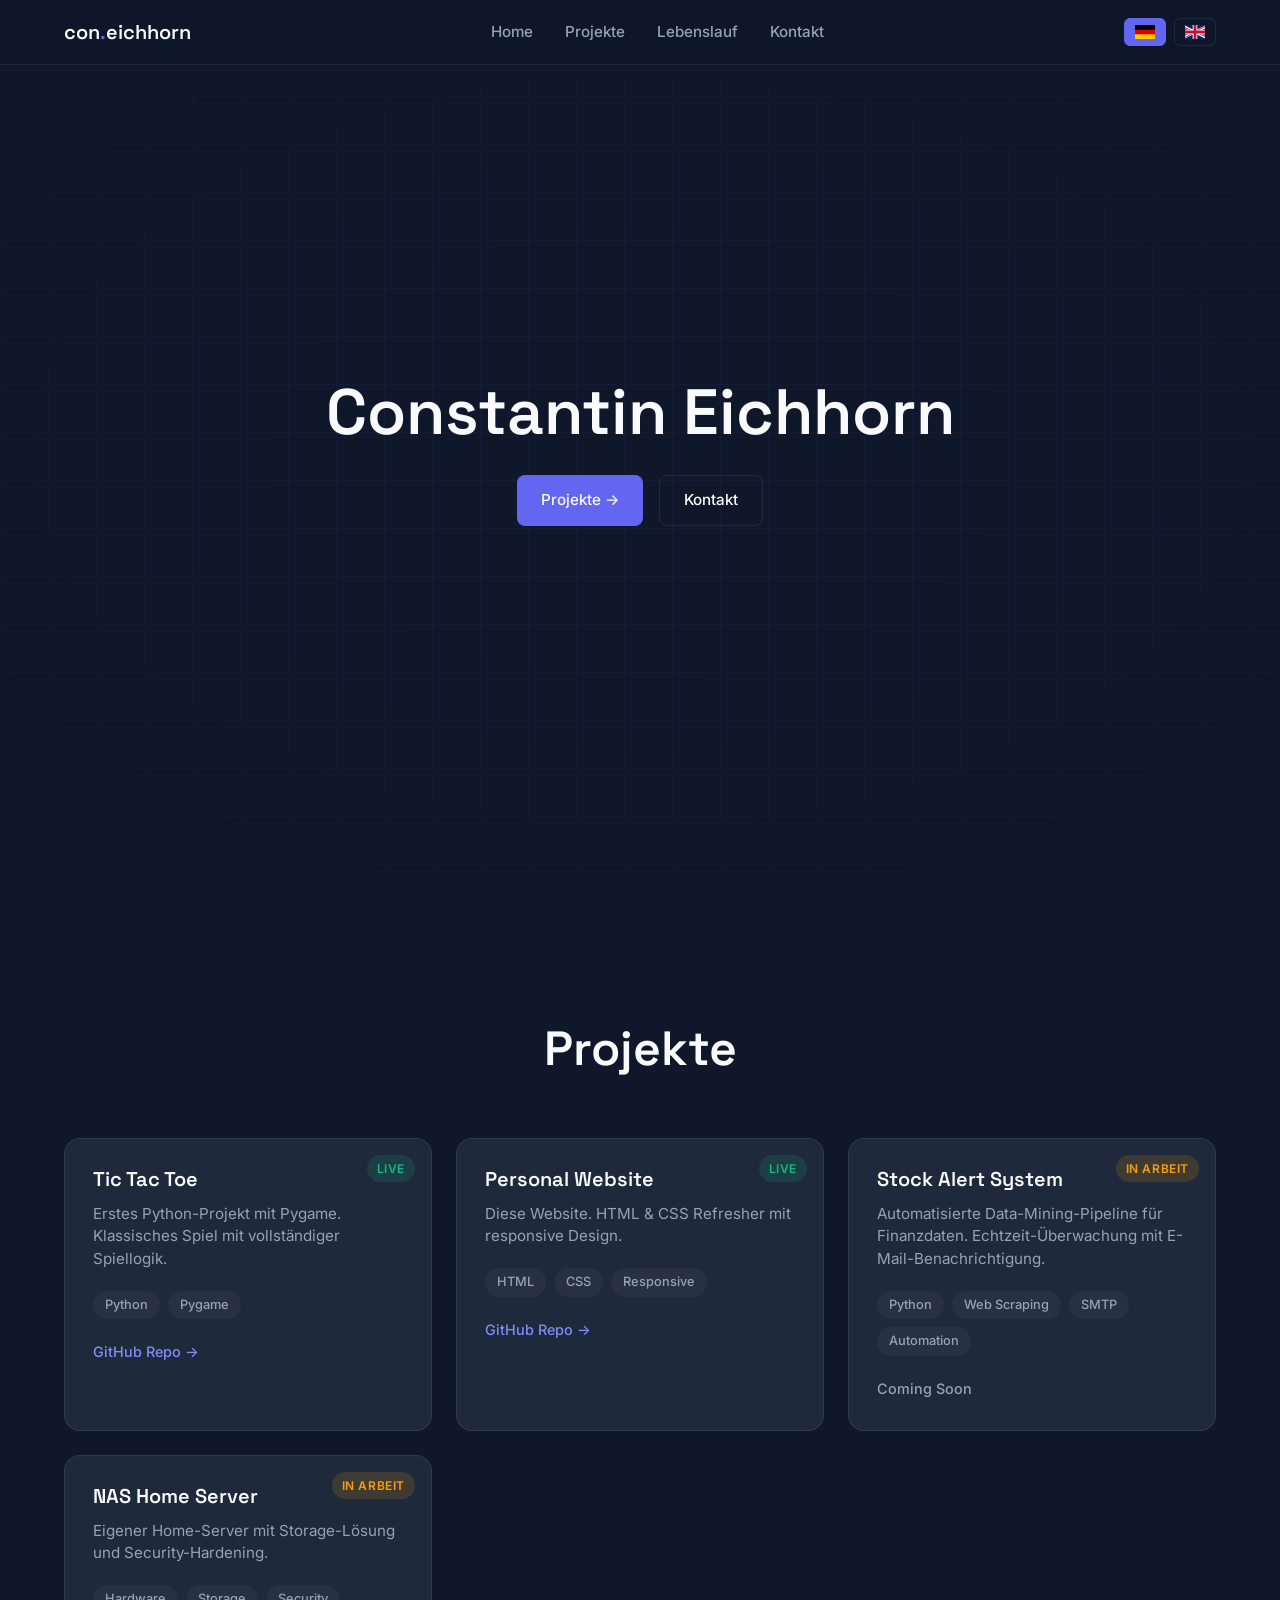
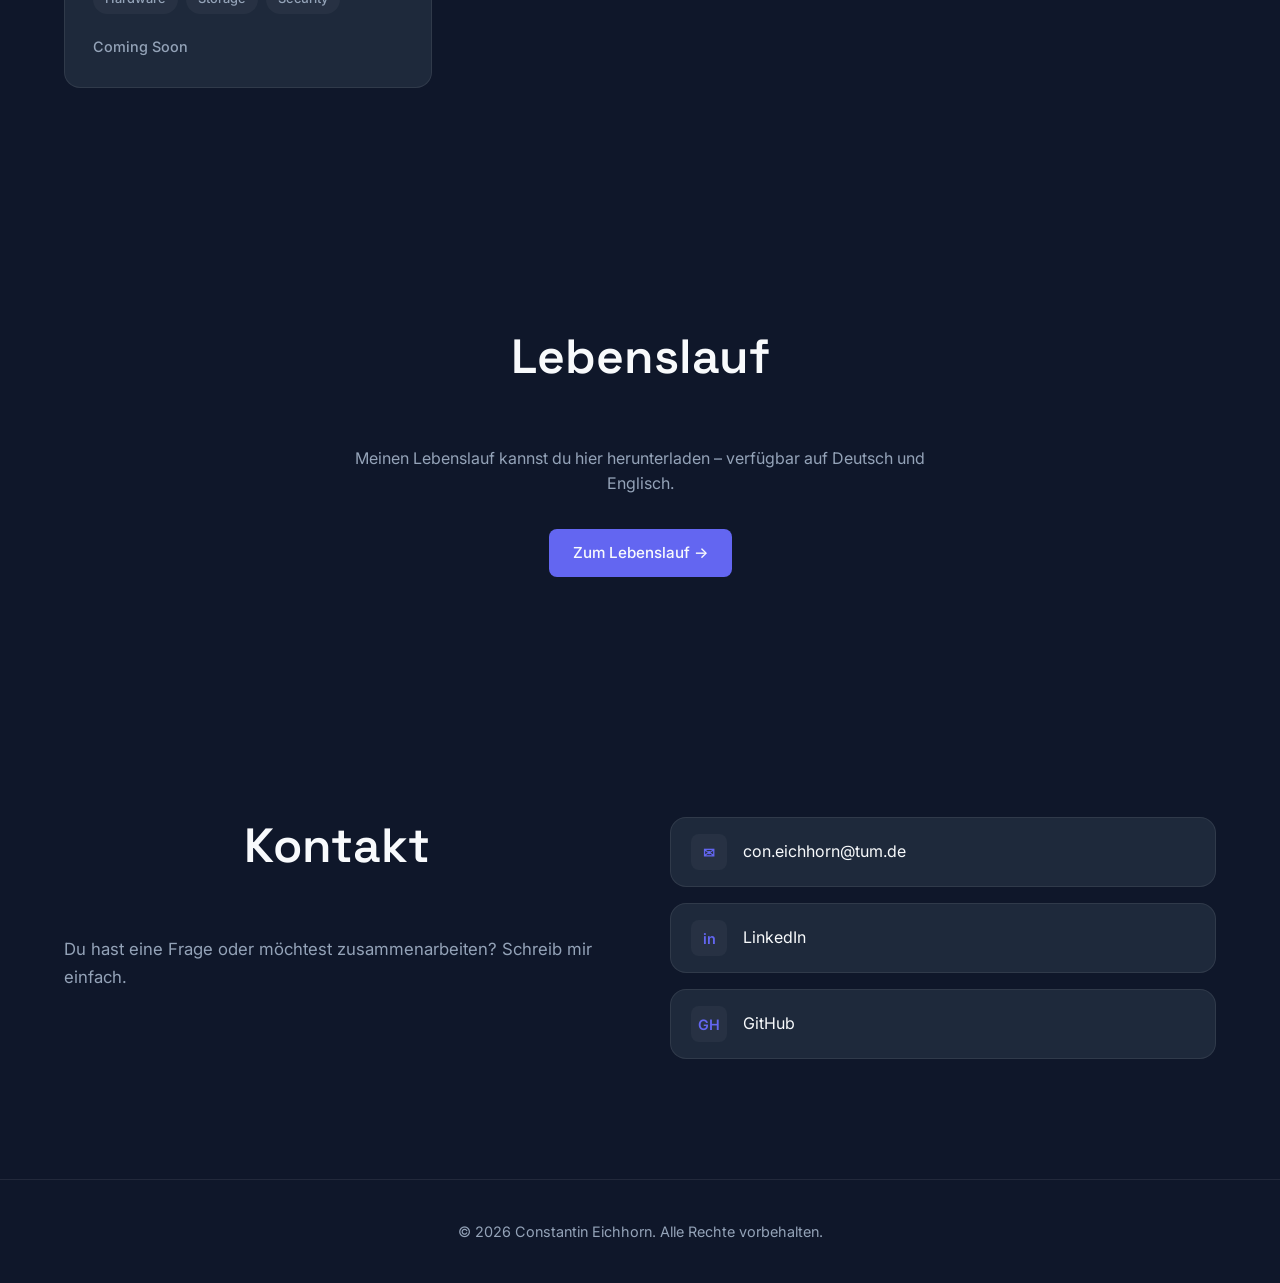
==== commit 4a96d0e0: "Claude rework + 404 landing page" ====
--- a/index.html
+++ b/index.html
@@ -4,157 +4,169 @@
     <meta charset="UTF-8">
     <meta name="viewport" content="width=device-width, initial-scale=1.0">
     <meta name="format-detection" content="telephone=no">
-    <title>Constantin Eichhorn</title>
-    <link rel="icon" type="image/png" href="bilder/icon2.png">
+    <title>con.eichhorn – Portfolio</title>
+    <link rel="icon" type="image/png" href="bilder/icons/icon2.png">
+    <link href="https://fonts.googleapis.com/css2?family=Space+Grotesk:wght@400;500;600;700&family=Inter:wght@300;400;500&display=swap" rel="stylesheet">
     <link rel="stylesheet" href="style.css">
-    
-
 </head>
 <body>
 
-    <!-- ======================= HEADER ======================= -->
-    <header id="main-header">
-        <div class="container" id="header-content">
-            <div id="logo-container">
-                <img id="logo-img" src="bilder/icon2.png" alt="Logo">
-                <h1 id="site-title">
-                    <span class="full-name">Constantin Eichhorn</span>
-                    <span class="short-name">C. Eichhorn</span>
-                </h1>
+    <!-- ======================= NAVIGATION ======================= -->
+    <nav>
+        <div class="nav-container">
+            <a href="#hero" class="nav-logo">
+                con<span class="nav-dot">.</span>eichhorn
+            </a>
+            <ul class="nav-links">
+                <li><a href="#hero" class="lang" key="nav_home">Home</a></li>
+                <li><a href="#projects-section" class="lang" key="nav_projects">Projekte</a></li>
+                <li><a href="#cv-section" class="lang" key="nav_cv">Lebenslauf</a></li>
+                <li><a href="#contact-section" class="lang" key="nav_contact">Kontakt</a></li>
+            </ul>
+            <div class="nav-lang">
+                <button class="lang-btn btn-de" aria-label="Deutsch" title="Deutsch">
+                    <img class="lang-flag" src="bilder/flags/flag-de.svg" alt="">
+                </button>
+                <button class="lang-btn btn-en" aria-label="English" title="English">
+                    <img class="lang-flag" src="bilder/flags/flag-en.svg" alt="">
+                </button>
             </div>
-            <nav id="main-nav">
-                <ul>
-                    <li><a class="lang" key="nav_home" href="#hero">Home</a></li>
-                    <li><a class="lang" key="nav_projects" href="#projects-section">Projekte</a></li>
-                    <li><a class="lang" key="nav_cv" href="#cv-section">Lebenslauf</a></li>
-                    <li><a class="lang" key="nav_contact" href="#contact-section">Kontakt</a></li>
-
-            <!-- LANGUAGE BUTTONS Desktop ADDED HERE -->
-                    <li class="desktop-lang-switch" style="display: flex; align-items: center;">
-                        <button class="lang-btn btn-de" aria-label="Deutsch" title="Deutsch" aria-pressed="false"><img class="lang-flag" src="bilder/flag-de.svg" alt="" aria-hidden="true"></button>
-                        <button class="lang-btn btn-en" aria-label="English" title="English" aria-pressed="false"><img class="lang-flag" src="bilder/flag-en.svg" alt="" aria-hidden="true"></button>
-                    </li>
-                </ul>
-            </nav>
-
-            <!-- NEU: MOBILE BUTTONS CONTAINER (Nur sichtbar auf Mobile) -->
-        <div class="mobile-lang-switch">
-            <button class="lang-btn btn-de" aria-label="Deutsch" title="Deutsch" aria-pressed="false"><img class="lang-flag" src="bilder/flag-de.svg" alt="" aria-hidden="true"></button>
-            <button class="lang-btn btn-en" aria-label="English" title="English" aria-pressed="false"><img class="lang-flag" src="bilder/flag-en.svg" alt="" aria-hidden="true"></button>
-        </div>
-            
-            <button id="hamburger-menu">
+            <button class="hamburger" aria-label="Menu">
                 <span></span>
                 <span></span>
                 <span></span>
             </button>
         </div>
-    </header>
+    </nav>
 
     <!-- ======================= MAIN CONTENT ======================= -->
     <main>
 
         <!-- --- HERO SECTION --- -->
-    <section id="hero">
-         <div class="hero-buttons-container">
-            <!-- Combined classes: "hero-button lang" -->
-            <a href="#projects-section" class="hero-button lang" key="hero_btn_projects">Projekte</a>
-            <a href="#cv-section" class="hero-button lang" key="hero_btn_cv">Lebenslauf</a>
-            <a href="#contact-section" class="hero-button lang" key="hero_btn_contact">Kontakt</a>
-        </div>
-    </section>
+        <section id="hero">
+            <div class="grid-bg"></div>
+            <div class="container hero-content">
+                <h1 class="hero-title">Constantin Eichhorn</h1>
+                <div class="hero-buttons">
+                    <a href="#projects-section" class="btn btn-primary">Projekte →</a>
+                    <a href="#contact-section" class="btn btn-ghost">Kontakt</a>
+                </div>
+            </div>
+        </section>
 
-
-
-        <!-- ============= PROJEKTE SECTION ============= -->
+        <!-- --- PROJECTS SECTION --- -->
         <section id="projects-section">
             <div class="container">
-                <h2 class="lang" key="projects_title" id="projects-title">Meine Projekte</h2>
+                <h2 class="section-title lang" key="projects_title">Projekte</h2>
+                <div class="projects-grid">
 
-                <div id="github-projects-grid" class="projects-grid">
-    
-            <!-- Project 1 -->
-            <div class="project-card">
-                <img class="project-image" src="bilder/tttproject1.png" alt="Projektbild">
-                <div class="project-content">
-                    <!-- Combined classes here -->
-                    <h4 class="project-title lang" key="proj_ttt_title">Tic Tac Toe</h4>
-                    <p class="project-description lang" key="proj_ttt_desc">
-                        In diesem Projekt habe ich zum ersten mal mit Python und Pygame programmiert. 
-                    </p>
-                    <a href="https://github.com/tr0p7cal/TicTacToe.git" class="project-link lang" key="btn_github" target="_blank">Zum GitHub Repo</a>
-                    <p class="project-skill">🐍Python | 📖Pygame</p>
+                    <!-- Project 1: Tic Tac Toe -->
+                    <div class="card">
+                        <span class="card-status status-live">Live</span>
+                        <h3 class="lang" key="proj_ttt_title">Tic Tac Toe</h3>
+                        <p class="lang" key="proj_ttt_desc">
+                            Erstes Python-Projekt mit Pygame. Klassisches Spiel mit vollständiger Spiellogik.
+                        </p>
+                        <div class="tags">
+                            <span class="tag">Python</span>
+                            <span class="tag">Pygame</span>
+                        </div>
+                        <a href="https://github.com/tr0p7cal/TicTacToe.git" class="card-link lang" key="btn_github" target="_blank">
+                            GitHub Repo →
+                        </a>
+                    </div>
+
+                    <!-- Project 2: Personal Website -->
+                    <div class="card">
+                        <span class="card-status status-live">Live</span>
+                        <h3 class="lang" key="proj_web_title">Personal Website</h3>
+                        <p class="lang" key="proj_web_desc">
+                            Diese Website. HTML & CSS Refresher mit responsive Design.
+                        </p>
+                        <div class="tags">
+                            <span class="tag">HTML</span>
+                            <span class="tag">CSS</span>
+                            <span class="tag">Responsive</span>
+                        </div>
+                        <a href="#" class="card-link lang" key="btn_github" target="_blank">
+                            GitHub Repo →
+                        </a>
+                    </div>
+
+                    <!-- Project 3: Stock Alert System -->
+                    <div class="card">
+                        <span class="card-status status-wip">In Arbeit</span>
+                        <h3 class="lang" key="proj_stock_title">Stock Alert System</h3>
+                        <p class="lang" key="proj_stock_desc">
+                            Automatisierte Data-Mining-Pipeline für Finanzdaten. Echtzeit-Überwachung mit E-Mail-Benachrichtigung.
+                        </p>
+                        <div class="tags">
+                            <span class="tag">Python</span>
+                            <span class="tag">Web Scraping</span>
+                            <span class="tag">SMTP</span>
+                            <span class="tag">Automation</span>
+                        </div>
+                        <span class="card-link disabled">Coming Soon</span>
+                    </div>
+
+                    <!-- Project 4: NAS Home Server -->
+                    <div class="card">
+                        <span class="card-status status-wip">In Arbeit</span>
+                        <h3 class="lang" key="proj_nas_title">NAS Home Server</h3>
+                        <p class="lang" key="proj_nas_desc">
+                            Eigener Home-Server mit Storage-Lösung und Security-Hardening.
+                        </p>
+                        <div class="tags">
+                            <span class="tag">Hardware</span>
+                            <span class="tag">Storage</span>
+                            <span class="tag">Security</span>
+                        </div>
+                        <span class="card-link disabled">Coming Soon</span>
+                    </div>
+
                 </div>
-            </div>
-
-            <!-- Project 2 -->
-            <div class="project-card">
-                <img class="project-image" src="bilder/personalSiteproj1.png" alt="Projektbild">
-                <div class="project-content">
-                    <!-- Combined classes here -->
-                    <h4 class="project-title lang" key="proj_web_title">Personal Website</h4>
-                    <p class="project-description lang" key="proj_web_desc">
-                        Hier findet man den Code für diese Website. Mit diesem Projekt habe ich meine HTML und CSS kenntnisse wieder aufgefrischt.
-                    </p>
-                    <a href="#" class="project-link lang" key="btn_github" target="_blank">Zum GitHub Repo</a>
-                    <p class="project-skill">🟡HTML & CSS | 📱Responsive Design | 🐙Github</p>
-                </div>
-            </div>
-        </div>
-
-                <!-- Other Projects (Complex Description) -->
-                <div id="other-projects-grid" class="projects-grid">
-                     <div class="project-card">
-                        <div class="project-content">
-                            <h4 class="project-title lang" key="proj_current_title">Aktuelle Projekte</h4>
-                            
-                                     <p id="other-project-description" class="project-description">
-                                         <span class="lang" key="proj_stock_title">Python Stock Alert System:</span> <br>
-                                         <span class="lang" key="proj_stock_desc">Entwicklung einer automatisierten Data-Mining-Pipeline für Finanzdaten. Ein eigens geschriebener Python-Algorithmus überwacht Aktienkurse via Web Scraping in Echtzeit. Sobald ein definierter Zielwert erreicht wird, löst das Backend automatisch eine Benachrichtigung via SMTP (E-Mail) aus.</span>
-                                         <p class="project-skill">
-                                             <span class="skill-item">🐍&nbsp;Python</span>
-                                             <span class="skill-item">🕷️&nbsp;Webscraping</span>
-                                             <span class="skill-item">📬&nbsp;SMTP</span>
-                                             <span class="skill-item">🤖&nbsp;Automation</span>
-                                         </p>
-                                          <br><br>
-                                           <span class="lang" key="proj_nas_title">NAS Home Server</span>:<br>
-                                           <span class="lang" key="proj_nas_desc"></span>
-                                           <p class="project-skill">
-                                               <span class="skill-item">🛠️&nbsp;Hardware</span>
-                                               <span class="skill-item">💾&nbsp;Storage</span>
-                                               <span class="skill-item">🛡️&nbsp;Security</span>
-                                           </p>
-                                     </p>
-                            <span class="coming-soon lang" key="btn_coming_soon">Coming Soon</span>
-                        </div>
-                    </div>
-                 </div>
             </div>
         </section>
 
         <!-- --- CV SECTION --- -->
         <section id="cv-section">
             <div class="container">
-                <h2 id="cv-title"><span>CV</span> <span>Constantin Eichhorn</span></h2>
-                <p id="cv-teaser" class="lang" key="cv_teaser">Meinen Lebenslauf kannst du hier herunterladen - verfügbar auf Deutsch und Englisch.</p>
-                <div class="hero-buttons-container cv-cta-container">
-                    <!-- Combined classes: "hero-button lang" -->
-                    <a href="cv.html" class="hero-button lang" key="cv_btn">Zum Lebenslauf</a>
+                <h2 class="section-title lang" key="cv_title">Lebenslauf</h2>
+                <p class="cv-teaser lang" key="cv_teaser">
+                    Meinen Lebenslauf kannst du hier herunterladen – verfügbar auf Deutsch und Englisch.
+                </p>
+                <div class="cv-buttons">
+                    <a href="cv.html" class="btn btn-primary lang" key="cv_btn">
+                        Zum Lebenslauf →
+                    </a>
                 </div>
             </div>
-        </section>           
+        </section>
 
-        <!-- === Kontakt === -->
+        <!-- --- CONTACT SECTION --- -->
         <section id="contact-section">
             <div class="container">
-                <h2 class="contact-title lang" key="contact_title">Kontakt</h2>
-                <p id="contact-email">
-                    E-Mail: <a href="mailto:con.eichhorn@tum.de">con.eichhorn@tum.de</a>
-                </p>
-                <div class="contact-links-container">
-                    <a href="https://www.linkedin.com/in/coneichhorn/" class="contact-link" target="_blank">LinkedIn</a>
-                    <a href="https://github.com/tr0p7cal" class="contact-link" target="_blank">GitHub</a>
+                <div class="contact-grid">
+                    <div class="contact-text">
+                        <h2 class="section-title lang" key="contact_title">Kontakt</h2>
+                        <p class="lang" key="contact_intro">
+                            Du hast eine Frage oder möchtest zusammenarbeiten? Schreib mir einfach.
+                        </p>
+                    </div>
+                    <div class="contact-links">
+                        <a href="mailto:con.eichhorn@tum.de" class="contact-link">
+                            <span class="contact-icon">✉</span>
+                            con.eichhorn@tum.de
+                        </a>
+                        <a href="https://www.linkedin.com/in/coneichhorn/" class="contact-link" target="_blank">
+                            <span class="contact-icon">in</span>
+                            LinkedIn
+                        </a>
+                        <a href="https://github.com/tr0p7cal" class="contact-link" target="_blank">
+                            <span class="contact-icon">GH</span>
+                            GitHub
+                        </a>
+                    </div>
                 </div>
             </div>
         </section>
@@ -162,12 +174,12 @@
     </main>
 
     <!-- ======================= FOOTER ======================= -->
-    <footer id="main-footer">
+    <footer>
         <div class="container">
-            <p class="lang" key="footer_text" id="footer-text">&copy; 2026 Constantin Eichhorn. Alle Rechte vorbehalten.</p>
+            <p class="lang" key="footer_text">&copy; 2026 Constantin Eichhorn. Alle Rechte vorbehalten.</p>
         </div>
     </footer>
 
     <script src="script.js"></script>
-</body> 
-</html>+</body>
+</html>
--- a/style.css
+++ b/style.css
@@ -1,835 +1,600 @@
-/* --- GRUNDEINSTELLUNGEN & FARBVARIABLEN --- */
-/* Ändere diese Farben, um das Design der gesamten Seite anzupassen */
+/* --- DESIGN TOKENS --- */
 :root {
-    --hauptfarbe: #2c3e50; /* Dunkles Blau/Grau */
-    --akzentfarbe: #bdc3c7; /* Helles Grau */
-    --hintergrundfarbe: #ecf0f1; /* Sehr helles Grau */
-    --textfarbe: #34495e; /* Dunklerer Text */
-    --link-farbe: #3498db; /* Blau für Links */
-}
-
-body {
-    font-family: -apple-system, BlinkMacSystemFont, "Segoe UI", Roboto, Helvetica, Arial, sans-serif;
+    /* Farben */
+    --bg:      #0F172A;
+    --bg2:     #1E293B;
+    --surface: rgba(255, 255, 255, 0.04);
+    --border:  rgba(255, 255, 255, 0.08);
+    --accent:  #6366F1;
+    --accent2: #818CF8;
+    --text:    #F8FAFC;
+    --muted:   #94A3B8;
+
+    /* Status Farben */
+    --status-live: #10B981;
+    --status-wip: #F59E0B;
+    --status-soon: #64748B;
+
+    /* Typografie */
+    --font-display: 'Space Grotesk', sans-serif;
+    --font-body: 'Inter', sans-serif;
+
+    /* Border Radius */
+    --radius-card: 16px;
+    --radius-btn: 8px;
+    --radius-pill: 99px;
+
+    /* Spacing */
+    --spacing-section: 120px;
+    --spacing-section-mobile: 80px;
+}
+
+/* --- RESET & BASE --- */
+*, *::before, *::after {
+    box-sizing: border-box;
     margin: 0;
     padding: 0;
-    background-color: var(--hintergrundfarbe);
-    color: var(--textfarbe);
+}
+
+html {
+    scroll-behavior: smooth;
+}
+
+body {
+    font-family: var(--font-body);
+    font-size: 16px;
     line-height: 1.6;
-}
-
+    background-color: var(--bg);
+    color: var(--text);
+    -webkit-font-smoothing: antialiased;
+    -moz-osx-font-smoothing: grayscale;
+}
+
+/* Reduced Motion */
+@media (prefers-reduced-motion: reduce) {
+    html {
+        scroll-behavior: auto;
+    }
+    *, *::before, *::after {
+        animation-duration: 0.01ms !important;
+        animation-iteration-count: 1 !important;
+        transition-duration: 0.01ms !important;
+    }
+}
+
+/* --- TYPOGRAPHY --- */
+h1, h2, h3, h4, h5, h6 {
+    font-family: var(--font-display);
+    font-weight: 600;
+    line-height: 1.2;
+    color: var(--text);
+}
+
+h1 { font-size: clamp(2.5rem, 5vw, 4rem); }
+h2 { font-size: clamp(2rem, 4vw, 3rem); }
+h3 { font-size: 1.5rem; }
+
+a {
+    color: var(--accent2);
+    text-decoration: none;
+    transition: color 0.2s ease;
+}
+
+a:hover {
+    color: var(--accent);
+}
+
+/* --- CONTAINER --- */
 .container {
-    width: 80%;
     max-width: 1200px;
     margin: 0 auto;
-    padding: 20px 0;
-}
-
-h1, h2, h3 {
-    color: var(--hauptfarbe);
-}
-
-a {
-    color: var(--link-farbe);
-    text-decoration: none;
-    transition: color 0.3s ease;
-}
-
-a:hover {
-    color: var(--akzentfarbe);
-}
-
-/* --- HEADER BEREICH --- */
-#main-header {
-    background-color: var(--hauptfarbe);
-    padding: 15px 0;
-    border-bottom: 2px solid var(--hintergrundfarbe);
-    position: sticky;
+    padding: 0 24px;
+}
+
+/* --- NAVIGATION --- */
+nav {
+    position: fixed;
     top: 0;
-    z-index: 1000;
-}
-
-#header-content {
+    left: 0;
+    right: 0;
+    z-index: 100;
+    backdrop-filter: blur(16px);
+    -webkit-backdrop-filter: blur(16px);
+    background: rgba(15, 23, 42, 0.85);
+    border-bottom: 1px solid var(--border);
+}
+
+.nav-container {
+    max-width: 1200px;
+    margin: 0 auto;
+    padding: 16px 24px;
     display: flex;
     justify-content: space-between;
     align-items: center;
 }
 
-#logo-container {
-    display: flex;
-    align-items: center;
-    flex-grow: 1;
-    flex-shrink: 1;
-    overflow: hidden;
-}
-
-#logo-img {
-    width: 70px; /* Größe deines Icons anpassen */
-    height: 70px;
-    margin-right: 15px;
-    border-radius: 50%;
+.nav-logo {
+    font-family: var(--font-display);
+    font-size: 1.25rem;
+    font-weight: 600;
+    color: var(--text);
+    transition: color 0.2s ease;
+}
+
+.nav-dot {
+    color: var(--accent);
+}
+
+.nav-logo:hover {
+    color: var(--accent2);
+}
+
+.nav-links {
+    display: flex;
+    list-style: none;
+    gap: 32px;
+}
+
+.nav-links a {
+    font-size: 0.95rem;
+    font-weight: 500;
+    color: var(--muted);
+    transition: color 0.2s ease;
+}
+
+.nav-links a:hover {
+    color: var(--text);
+}
+
+.nav-lang {
+    display: flex;
+    gap: 8px;
+    align-items: center;
+}
+
+.lang-btn {
+    background: transparent;
+    border: 1px solid var(--border);
+    border-radius: 6px;
+    padding: 6px 10px;
+    cursor: pointer;
+    display: flex;
+    align-items: center;
+    justify-content: center;
+    transition: all 0.2s ease;
+}
+
+.lang-btn:hover {
+    border-color: var(--accent);
+    background: var(--surface);
+}
+
+.lang-btn.is-active {
+    border-color: var(--accent);
+    background: var(--accent);
+}
+
+.lang-flag {
+    width: 20px;
+    height: 14px;
+    display: block;
     object-fit: cover;
 }
 
-#site-title {
-    font-size: 2em;
-    margin: 0;
-    font-weight: bold;
-    white-space: nowrap;
-    color: #fff;
-    overflow: visible;
-    text-overflow: clip;
-}   
-
-#site-title .short-name {
+/* --- HAMBURGER MENU --- */
+.hamburger {
     display: none;
-}
-
-#main-nav ul {
-    margin: 0;
-    padding: 0;
-    list-style: none;
-    display: flex;
-}
-
-#main-nav li {
-    margin-left: 25px;
-}
-
-#main-nav a {
-    font-size: 1.1em;
-    font-weight: bold;
-    color: #ff8c00;
-}
-
-/* --- HELDEN-BEREICH (EINFÜHRUNG) --- */
-#hero {
-    min-height: 85vh; 
-    display: flex;
-    justify-content: center;
-    align-items: center;
-    background-color: #fff;
-    box-sizing: border-box;
-}
-
-.hero-buttons-container {
-    display: flex;
-    justify-content: center;
-    flex-wrap: wrap;
-    width: 90%;
-    max-width: 1400px;
-    gap: 60px;
-}
-
-.hero-button {
-    /* --- Größe und Form --- */
-    flex-grow: 1;
-    flex-basis: 0;
-    height: 200px;
-    border: 4px solid var(--hauptfarbe);
-    border-radius: 15px;
-
-    /* --- Text-Zentrierung --- */
-    display: flex;
-    justify-content: center;
-    align-items: center;
-    
-    /* --- Text- und Farb-Styling --- */
-    background-color: var(--hauptfarbe);
-    color: #fff;
-    font-size: 2.2em;
-    font-weight: 600;
-    text-decoration: none;
-    transition: all 0.3s ease-in-out;
-}
-
-.hero-button:hover {
-    background-color: var(--hauptfarbe);
-    color: #fff;
-    transform: translateY(-5px);
-    box-shadow: 0 10px 20px rgba(0,0,0,0.1);
-}
-
-#hero-headline {
-    font-size: 3em;
-    margin-bottom: 20px;
-}
-
-#hero-intro-text {
-    font-size: 1.2em;
-    max-width: 700px;
-    margin: 0 auto;
-}
-
-/* --- LEBENSLAUF / ÜBER MICH BEREICH --- */
-
-#cv-section {
-    padding: 60px 0;
-    background-color: var(--akzentfarbe);
-    scroll-margin-top: 110px;
-}
-
-#cv-title {
-    text-align: center;
-    font-size: 2.5em;
-    margin-bottom: 50px;
-    margin-top: 90px;
-}
-
-#cv-teaser,
-#cv-token-info {
-    text-align: center;
-    font-size: 1.15em;
-    max-width: 760px;
-    margin: 0 auto 35px auto;
-}
-
-.cv-cta-container {
-    max-width: 500px;
-    margin: 0 auto;
-}
-
-#cv-download-content {
-    text-align: center;
-}
-
-#token-form {
-    display: flex;
-    gap: 12px;
-    justify-content: center;
-    align-items: center;
-    flex-wrap: wrap;
-}
-
-#token-input {
-    width: 100%;
-    max-width: 360px;
-    padding: 12px 14px;
-    border: 2px solid var(--hauptfarbe);
-    border-radius: 8px;
-    font-size: 1rem;
-    color: var(--textfarbe);
-    background-color: #fff;
-    box-sizing: border-box;
-}
-
-#token-confirm-btn {
-    padding: 12px 22px;
-    border: 2px solid var(--hauptfarbe);
-    border-radius: 8px;
-    background-color: var(--hauptfarbe);
-    color: #fff;
-    font-size: 1rem;
-    font-weight: bold;
-    cursor: pointer;
-    transition: all 0.3s ease;
-}
-
-#token-confirm-btn:hover {
-    transform: translateY(-2px);
-    box-shadow: 0 8px 16px rgba(0, 0, 0, 0.12);
-}
-
-#token-error {
-    color: #b00020;
-    font-weight: 600;
-    margin: 16px 0 0 0;
-}
-
-#download-section {
-    margin-top: 24px;
-}
-
-/* --- TOKEN-ANFRAGE BEREICH --- */
-#request-section {
-    max-width: 760px;
-    margin: 40px auto 0 auto;
-    padding-top: 28px;
-    border-top: 1px solid rgba(44, 62, 80, 0.22);
-}
-
-#request-info {
-    text-align: center;
-    font-size: 1.15em;
-    max-width: 760px;
-    margin: 0 auto 28px auto;
-}
-
-#request-form {
-    display: flex;
-    flex-direction: column;
-    gap: 16px;
-    align-items: stretch;
-    max-width: 360px;
-    margin: 0 auto;
-}
-
-.request-field {
-    display: flex;
-    flex-direction: column;
-    gap: 8px;
-    text-align: left;
-}
-
-.request-field label {
-    font-weight: 700;
-    color: var(--hauptfarbe);
-}
-
-#request-name,
-#request-email,
-#request-message {
-    width: 100%;
-    padding: 12px 14px;
-    border: 2px solid var(--hauptfarbe);
-    border-radius: 8px;
-    font-size: 1rem;
-    color: var(--textfarbe);
-    background-color: #fff;
-    box-sizing: border-box;
-}
-
-#request-name:focus,
-#request-email:focus,
-#request-message:focus,
-#token-input:focus {
-    outline: 3px solid rgba(44, 62, 80, 0.18);
-    outline-offset: 2px;
-}
-
-#request-message {
-    resize: vertical;
-    min-height: 110px;
-}
-
-#request-submit-btn {
-    padding: 12px 22px;
-    border: 2px solid var(--hauptfarbe);
-    border-radius: 8px;
-    background-color: var(--hauptfarbe);
-    color: #fff;
-    font-size: 1rem;
-    font-weight: bold;
-    cursor: pointer;
-    transition: all 0.3s ease;
-}
-
-#request-submit-btn:hover {
-    transform: translateY(-2px);
-    box-shadow: 0 8px 16px rgba(0, 0, 0, 0.12);
-}
-
-#request-submit-btn:disabled {
-    opacity: 0.75;
-    cursor: wait;
-    transform: none;
-    box-shadow: none;
-}
-
-#request-success {
-    color: #1b7f4b;
-    font-weight: 600;
-    margin: 18px 0 0 0;
-    text-align: center;
-}
-
-#request-error {
-    color: #b00020;
-    font-weight: 600;
-    margin: 18px 0 0 0;
-    text-align: center;
-}
-
-.cv-download-buttons {
-    display: flex;
-    justify-content: center;
-    gap: 16px;
-    flex-wrap: wrap;
-}
-
-.cv-download-buttons .hero-button {
-    flex-basis: 320px;
-    flex-grow: 0;
-    height: 110px;
-    font-size: 1.25em;
-    border-width: 3px;
-}
-
-.cv-category h3 {
-    font-size: 1.8em;
-    color: var(--hauptfarbe);
-    border-bottom: 2px solid var(--hauptfarbe);
-    padding-bottom: 10px;
-    margin-bottom: 30px;
-}
-
-.cv-entry {
-    display: flex;
-    justify-content: space-between;
-    align-items: flex-start;
-    gap: 20px;
-    margin-bottom: 25px;
-}
-
-.cv-entry-left {
-    flex-grow: 1;
-}
-
-.cv-entry-right {
-    flex-shrink: 0; /* Prevents this column from shrinking */
-    text-align: right;
-}
-
-.cv-entry-title {
-    font-size: 1.2em;
-    font-weight: bold;
-    margin: 0;
-}
-
-.cv-entry-subtitle {
-    font-style: italic;
-    color: #555;
-    margin: 5px 0;
-}
-
-.cv-entry-description {
-    margin: 5px 0 0 0;
-}
-
-.cv-entry-location {
-    font-weight: bold;
-    margin: 0;
-}
-
-.cv-entry-date {
-    margin: 5px 0 0 0;
-}
-
-ul.cv-entry-details,
-.skills-entry ul {
-    list-style-type: square;
-    padding-left: 20px;
-    margin-top: 10px;
-}
-
-.skills-entry {
-    margin-bottom: 20px;
-}
-
-.skills-title {
-    font-weight: bold;
-    font-size: 1.1em;
-    margin-bottom: 5px;
-}
-
-/* --- PROJEKTE BEREICH --- */
-#projects-section {
-    padding: 60px 0;
-    background-color: #fff;
-    scroll-margin-top: 60px;
-}
-
-#projects-title {
-    text-align: center;
-    font-size: 2.5em;
-    margin-bottom: 50px;
-}
-
-.projects-grid {
-    display: grid;
-    grid-template-columns: repeat(auto-fit, minmax(300px, 1fr));
-    gap: 30px;
-    margin-bottom: 50px;
-}
-
-.project-card {
-    border: 1px solid var(--akzentfarbe);
-    border-radius: 8px;
-    overflow: hidden;
-    background-color: #fff;
-    transition: transform 0.3s ease, box-shadow 0.3s ease;
-}
-
-.project-card:hover {
-    transform: translateY(-5px);
-    box-shadow: 0 10px 20px rgba(0,0,0,0.1);
-}
-
-.project-image {
-    width: 100%;
-    height: 200px;
-    background-color: var(--akzentfarbe);
-    object-fit: contain; 
-}
-
-.project-content {
-    padding: 20px;
-}
-
-.project-title {
-    margin-top: 0;
-}
-
-.project-description {
-    margin-bottom: 20px;
-}
-
-.project-link {
-    display: inline-block;
-    background-color: var(--hauptfarbe);
-    color: #fff;
-    padding: 10px 15px;
-    border-radius: 5px;
-    font-weight: bold;
-}
-.project-link:hover {
-    background-color: #34495e;
-    color: #fff;
-}
-
-/* Non-interactive look for Coming Soon (keeps appearance but no hover change) */
-.coming-soon{
-    display: inline-block;
-    background-color: var(--hauptfarbe);
-    color: #fff;
-    padding: 10px 15px;
-    border-radius: 5px;
-    font-weight: bold;
-    text-decoration: none;
-    cursor: default;
-}
-
-.project-skill{
-    font-weight: bold;
-    margin-bottom: 0;
-}
-
-.skill-item{
-    display: inline-block;
-    white-space: nowrap; /* keep emoji and word together */
-    margin-right: 10px;
-}
-
-.skill-item::before{
-    content: "";
-}
-.skill-item + .skill-item::before{
-    content: " | ";
-}
-
-/* --- KONTAKT BEREICH --- */
-#contact-section {
-    padding: 80px 0;
-    text-align: center;
-    background-color: #fff; 
-}
-
-#contact-title {
-    font-size: 2.5em;
-    margin-bottom: 90px;
-}
-
-#contact-intro {
-    font-size: 1.2em;
-    max-width: 600px;
-    margin: 0 auto 30px auto; 
-}
-
-#contact-email {
-    font-size: 1.3em;
-    font-weight: 500;
-    margin-bottom: 40px; /* Abstand zu den Buttons */
-}
-
-#contact-email a {
-    color: var(--hauptfarbe); /* Nutzt die Hauptfarbe für den Link */
-    font-weight: bold;
-    text-decoration: underline;
-}
-
-.contact-links-container {
-    display: flex;
-    justify-content: center;
-    flex-wrap: wrap;
-    gap: 25px;
-}
-
-.contact-link {
-    display: inline-block;
-    padding: 15px 45px;
-    border: 3px solid var(--hauptfarbe);
-    background-color: transparent;
-    color: var(--hauptfarbe);
-    font-size: 1.2em;
-    font-weight: bold;
-    text-decoration: none;
-    transition: all 0.3s ease;
-}
-
-.contact-link:hover {
-    background-color: var(--hauptfarbe);
-    color: #fff;
-    transform: translateY(-3px);
-}
-
-/* --- FOOTER BEREICH --- */
-#main-footer {
-    background-color: var(--hauptfarbe);
-    color: #fff;
-    text-align: center;
-    padding: 30px 0;
-}
-
-#footer-text {
-    margin: 0;
-}
-
-.lang-btn {
-    background: white;
-    border: 1px solid currentColor;
-    cursor: pointer;
-    padding: 5px 8px;
-    margin-left: 5px;
-    font-size: 0.9rem;
-    border-radius: 4px;
-    color: inherit;
-    display: inline-flex;
-    align-items: center;
-    justify-content: center;
-}
-.lang-flag {
-    width: 24px;
-    height: 16px;
-    display: block;
-    border: 1px solid rgba(0, 0, 0, 0.2);
-}
-.lang-btn.is-active {
-    background: var(--akzentfarbe);
-    color: var(--hauptfarbe);
-    border-color: var(--hauptfarbe);
-    font-weight: 700;
-    box-shadow: 0 4px 10px rgba(0, 0, 0, 0.12);
-    opacity: 1;
-}
-.lang-btn:hover {
-    opacity: 0.7;
-}
-
-.mobile-lang-switch {
-    display: none;
-}
-
-
-/* --- ZUSÄTZLICHES STYLING FÜR HAMBURGER-MENÜ --- */
-
-#hamburger-menu {
-    display: none; /* Standardmäßig auf Desktops ausgeblendet */
     flex-direction: column;
     justify-content: space-around;
-    width: 30px;
-    height: 25px;
+    width: 28px;
+    height: 22px;
     background: transparent;
     border: none;
     cursor: pointer;
     padding: 0;
-    z-index: 10;
-}
-
-#hamburger-menu span {
-    width: 30px;
-    height: 3px;
-    background-color: #ff8c00;
-    border-radius: 5px;
-    transition: all 0.3s linear;
+    z-index: 101;
+}
+
+.hamburger span {
+    width: 100%;
+    height: 2px;
+    background: var(--text);
+    border-radius: 2px;
+    transition: all 0.3s ease;
+    transform-origin: center;
+}
+
+.hamburger.is-active span:nth-child(1) {
+    transform: translateY(8px) rotate(45deg);
+}
+
+.hamburger.is-active span:nth-child(2) {
+    opacity: 0;
+}
+
+.hamburger.is-active span:nth-child(3) {
+    transform: translateY(-8px) rotate(-45deg);
+}
+
+/* --- HERO SECTION --- */
+#hero {
     position: relative;
-    transform-origin: 1px;
-}
-
-/* --- MEDIA QUERIES FÜR MOBILGERÄTE --- */
-/* Diese Regeln gelten für Bildschirme, die 768px oder schmaler sind */
-
+    min-height: 100vh;
+    display: flex;
+    align-items: center;
+    justify-content: center;
+    overflow: hidden;
+}
+
+.grid-bg {
+    position: absolute;
+    inset: 0;
+    background-image:
+        linear-gradient(rgba(99, 102, 241, 0.06) 1px, transparent 1px),
+        linear-gradient(90deg, rgba(99, 102, 241, 0.06) 1px, transparent 1px);
+    background-size: 48px 48px;
+    mask-image: radial-gradient(ellipse 80% 70% at 50% 50%, black 30%, transparent 100%);
+    -webkit-mask-image: radial-gradient(ellipse 80% 70% at 50% 50%, black 30%, transparent 100%);
+    animation: drift 18s linear infinite;
+}
+
+@media (prefers-reduced-motion: reduce) {
+    .grid-bg {
+        animation: none;
+    }
+}
+
+@keyframes drift {
+    to { background-position: 48px 48px; }
+}
+
+.hero-content {
+    position: relative;
+    z-index: 1;
+    text-align: center;
+    max-width: 800px;
+}
+
+.hero-eyebrow {
+    display: inline-flex;
+    align-items: center;
+    gap: 10px;
+    padding: 8px 16px;
+    background: var(--surface);
+    border: 1px solid var(--border);
+    border-radius: var(--radius-pill);
+    font-size: 0.85rem;
+    font-weight: 500;
+    color: var(--muted);
+    margin-bottom: 24px;
+}
+
+.eyebrow-dot {
+    width: 8px;
+    height: 8px;
+    background: var(--status-live);
+    border-radius: 50%;
+    animation: pulse 2s ease-in-out infinite;
+}
+
+@media (prefers-reduced-motion: reduce) {
+    .eyebrow-dot {
+        animation: none;
+    }
+}
+
+@keyframes pulse {
+    0%, 100% { opacity: 1; }
+    50% { opacity: 0.5; }
+}
+
+.hero-title {
+    margin-bottom: 24px;
+}
+
+.hero-description {
+    font-size: 1.15rem;
+    color: var(--muted);
+    max-width: 600px;
+    margin: 0 auto 40px;
+}
+
+.hero-buttons {
+    display: flex;
+    gap: 16px;
+    justify-content: center;
+    flex-wrap: wrap;
+}
+
+/* --- BUTTONS --- */
+.btn {
+    display: inline-flex;
+    align-items: center;
+    justify-content: center;
+    padding: 12px 24px;
+    font-size: 0.95rem;
+    font-weight: 500;
+    border-radius: var(--radius-btn);
+    transition: all 0.2s ease;
+    cursor: pointer;
+    border: none;
+}
+
+.btn-primary {
+    background: var(--accent);
+    color: var(--text);
+}
+
+.btn-primary:hover {
+    background: var(--accent2);
+    transform: translateY(-2px);
+    box-shadow: 0 4px 20px rgba(99, 102, 241, 0.3);
+}
+
+.btn-ghost {
+    background: transparent;
+    color: var(--text);
+    border: 1px solid var(--border);
+}
+
+.btn-ghost:hover {
+    border-color: var(--accent);
+    background: var(--surface);
+}
+
+/* --- SECTIONS --- */
+section {
+    padding: var(--spacing-section) 0;
+}
+
+.section-title {
+    text-align: center;
+    margin-bottom: 60px;
+}
+
+/* --- PROJECTS GRID --- */
+.projects-grid {
+    display: grid;
+    grid-template-columns: repeat(auto-fit, minmax(300px, 1fr));
+    gap: 24px;
+}
+
+/* --- CARD --- */
+.card {
+    position: relative;
+    padding: 28px;
+    background: var(--bg2);
+    border: 1px solid var(--border);
+    border-radius: var(--radius-card);
+    transition: all 0.3s ease;
+}
+
+.card:hover {
+    border-color: var(--accent);
+    transform: translateY(-4px);
+    box-shadow: 0 12px 40px rgba(0, 0, 0, 0.3);
+}
+
+.card-status {
+    position: absolute;
+    top: 16px;
+    right: 16px;
+    font-size: 0.75rem;
+    font-weight: 600;
+    padding: 4px 10px;
+    border-radius: var(--radius-pill);
+    text-transform: uppercase;
+    letter-spacing: 0.05em;
+}
+
+.status-live {
+    background: rgba(16, 185, 129, 0.15);
+    color: var(--status-live);
+}
+
+.status-wip {
+    background: rgba(245, 158, 11, 0.15);
+    color: var(--status-wip);
+}
+
+.status-soon {
+    background: rgba(100, 116, 139, 0.15);
+    color: var(--status-soon);
+}
+
+.card h3 {
+    font-size: 1.25rem;
+    margin-bottom: 12px;
+    margin-top: 0;
+}
+
+.card p {
+    color: var(--muted);
+    font-size: 0.95rem;
+    margin-bottom: 20px;
+    line-height: 1.5;
+}
+
+.tags {
+    display: flex;
+    flex-wrap: wrap;
+    gap: 8px;
+    margin-bottom: 20px;
+}
+
+.tag {
+    font-size: 0.8rem;
+    font-weight: 500;
+    padding: 4px 12px;
+    background: var(--surface);
+    border-radius: var(--radius-pill);
+    color: var(--muted);
+}
+
+.card-link {
+    display: inline-flex;
+    align-items: center;
+    font-size: 0.9rem;
+    font-weight: 500;
+    color: var(--accent2);
+    transition: color 0.2s ease;
+}
+
+.card-link:hover {
+    color: var(--accent);
+}
+
+.card-link.disabled {
+    color: var(--muted);
+    cursor: default;
+    pointer-events: none;
+}
+
+/* --- CV SECTION --- */
+.cv-teaser {
+    text-align: center;
+    color: var(--muted);
+    max-width: 600px;
+    margin: 0 auto 32px;
+}
+
+.cv-buttons {
+    display: flex;
+    justify-content: center;
+}
+
+/* --- CONTACT SECTION --- */
+.contact-grid {
+    display: grid;
+    grid-template-columns: 1fr 1fr;
+    gap: 60px;
+    align-items: start;
+}
+
+.contact-text p {
+    color: var(--muted);
+    font-size: 1.05rem;
+    line-height: 1.7;
+}
+
+.contact-links {
+    display: flex;
+    flex-direction: column;
+    gap: 16px;
+}
+
+.contact-link {
+    display: flex;
+    align-items: center;
+    gap: 16px;
+    padding: 16px 20px;
+    background: var(--bg2);
+    border: 1px solid var(--border);
+    border-radius: var(--radius-card);
+    color: var(--text);
+    transition: all 0.2s ease;
+}
+
+.contact-link:hover {
+    border-color: var(--accent);
+    background: var(--surface);
+}
+
+.contact-icon {
+    display: flex;
+    align-items: center;
+    justify-content: center;
+    width: 36px;
+    height: 36px;
+    background: var(--surface);
+    border-radius: 8px;
+    font-weight: 600;
+    font-size: 0.9rem;
+    color: var(--accent);
+}
+
+/* --- FOOTER --- */
+footer {
+    padding: 40px 0;
+    border-top: 1px solid var(--border);
+    text-align: center;
+}
+
+footer p {
+    color: var(--muted);
+    font-size: 0.9rem;
+}
+
+/* --- MOBILE MEDIA QUERIES --- */
 @media (max-width: 768px) {
 
-    .desktop-lang-switch {
-        display: none !important;
-    }
-
-    .mobile-lang-switch {
+    :root {
+        --spacing-section: var(--spacing-section-mobile);
+    }
+
+    .nav-links {
+        position: fixed;
+        top: 60px;
+        left: 0;
+        right: 0;
+        flex-direction: column;
+        gap: 0;
+        background: var(--bg2);
+        border-bottom: 1px solid var(--border);
+        padding: 16px 24px;
+        transform: translateY(-100%);
+        opacity: 0;
+        visibility: hidden;
+        transition: all 0.3s ease;
+    }
+
+    .nav-links.is-active {
+        transform: translateY(0);
+        opacity: 1;
+        visibility: visible;
+    }
+
+    .nav-links li {
+        width: 100%;
+    }
+
+    .nav-links a {
+        display: block;
+        padding: 16px 0;
+        border-bottom: 1px solid var(--border);
+    }
+
+    .nav-lang {
+        display: none;
+    }
+
+    .hamburger {
         display: flex;
-        align-items: center;
-        margin-right: 15px;
-    }
-
-    /* --- Header & Navigation (MOBIL) --- */
-    #header-content {
-        position: relative; 
-        display: flex;
-        justify-content: space-between;
-        align-items: center;
-    }
-
-    #main-nav {
-        /* 1. Verstecken und positionieren */
-        display: flex;
-        flex-direction: column;
-        position: absolute;
-        top: 100%; /* Beginnt direkt unter dem Header */
-        left: 0;
-        width: 100%;
-        background-color: var(--hauptfarbe);
-        
-        /* 2. Standardmäßig unsichtbar machen */
-        visibility: hidden; /* Besser als display:none für Animationen */
-        opacity: 0;
-        transform: translateY(-10px); /* Leichter Effekt */
-        transition: opacity 0.3s ease, transform 0.3s ease, visibility 0.3s;
-        z-index: 998; /* Unter dem Header, aber über dem Rest */
-    }
-    
-    #main-nav.is-active {
-        /* 3. Sichtbar machen, wenn die Klasse da ist */
-        visibility: visible;
-        opacity: 1;
-        transform: translateY(0);
-    }
-
-    #main-nav ul {
+    }
+
+    .hero-title {
+        font-size: 2.5rem;
+    }
+
+    .hero-description {
+        font-size: 1rem;
+    }
+
+    .hero-buttons {
         flex-direction: column;
         width: 100%;
     }
 
-    #main-nav li {
-        text-align: center;
-        margin: 0;
-    }
-    
-    #main-nav a {
-        display: block;
-        padding: 18px 0;
-        border-bottom: 1px solid rgba(189, 195, 199, 0.2);
-    }
-    
-    #hamburger-menu {
-        display: flex;
-        z-index: 999;
-    }
-
-    /* --- Animation des Hamburgers zu einem "X" --- */
-    #hamburger-menu.is-active span:nth-child(1) {
-        transform: rotate(45deg) translate(5px, 5px);
-    }
-
-    #hamburger-menu.is-active span:nth-child(2) {
-        opacity: 0;
-    }
-
-    #hamburger-menu.is-active span:nth-child(3) {
-        transform: rotate(-45deg) translate(7px, -6px);
-    }
-    
-   #site-title {
-    font-size: 1.4em;
-    white-space: nowrap;
-}
-
-    #site-title .full-name {
-        display: none;
-    }
-
-    #site-title .short-name {
-        display: inline;
-    }
-    
-    #logo-img {
-        width: 50px;
-        height: 50px;
-    }
-
-    #logo-container {
-        overflow: visible;
-    }
-
-    /* --- Hero-Bereich --- */
-    .hero-buttons-container {
-        flex-direction: column;
-        gap: 30px;
-    }
-
-    .hero-button {
-        height: 140px;
-        font-size: 1.8em;
-    }
-
-    .cv-cta-container .hero-button {
-        height: 120px;
-    }
-
-    #token-form {
-        flex-direction: column;
-        align-items: stretch;
-        max-width: 360px;
-        margin: 0 auto;
-    }
-
-    #token-confirm-btn {
+    .hero-buttons .btn {
         width: 100%;
     }
 
-    #request-section {
-        margin-top: 32px;
-        padding-top: 24px;
-    }
-
-    #request-form {
-        max-width: 360px;
-        width: 100%;
-    }
-
-    .cv-download-buttons {
-        flex-direction: column;
-        align-items: stretch;
-        gap: 12px;
-    }
-
-    .cv-download-buttons .hero-button {
-        width: 100%;
-        flex-basis: auto;
-        height: 100px;
-        font-size: 1.1em;
-    }
-    
-    /* --- Lebenslauf-Bereich --- */
-    #cv-title {
-        line-height: 1.2; 
-    }
-    #cv-title span {
-        display: block;
-    }
-
-    .cv-entry {
-        flex-direction: column;
-        align-items: flex-start;
-        gap: 10px;
-    }
-
-    .cv-entry-right {
-        text-align: left;
-    }
-    
-    .cv-entry-date {
-        margin-top: 0;
-    }
-    
-    #cv-title, #projects-title, #contact-title {
-        font-size: 2em;
-    }
-    
-    .container {
-        width: 90%;
-    }
-
-    /* --- Projekte-Bereich --- */
     .projects-grid {
         grid-template-columns: 1fr;
     }
 
-}+    .contact-grid {
+        grid-template-columns: 1fr;
+        gap: 40px;
+    }
+}
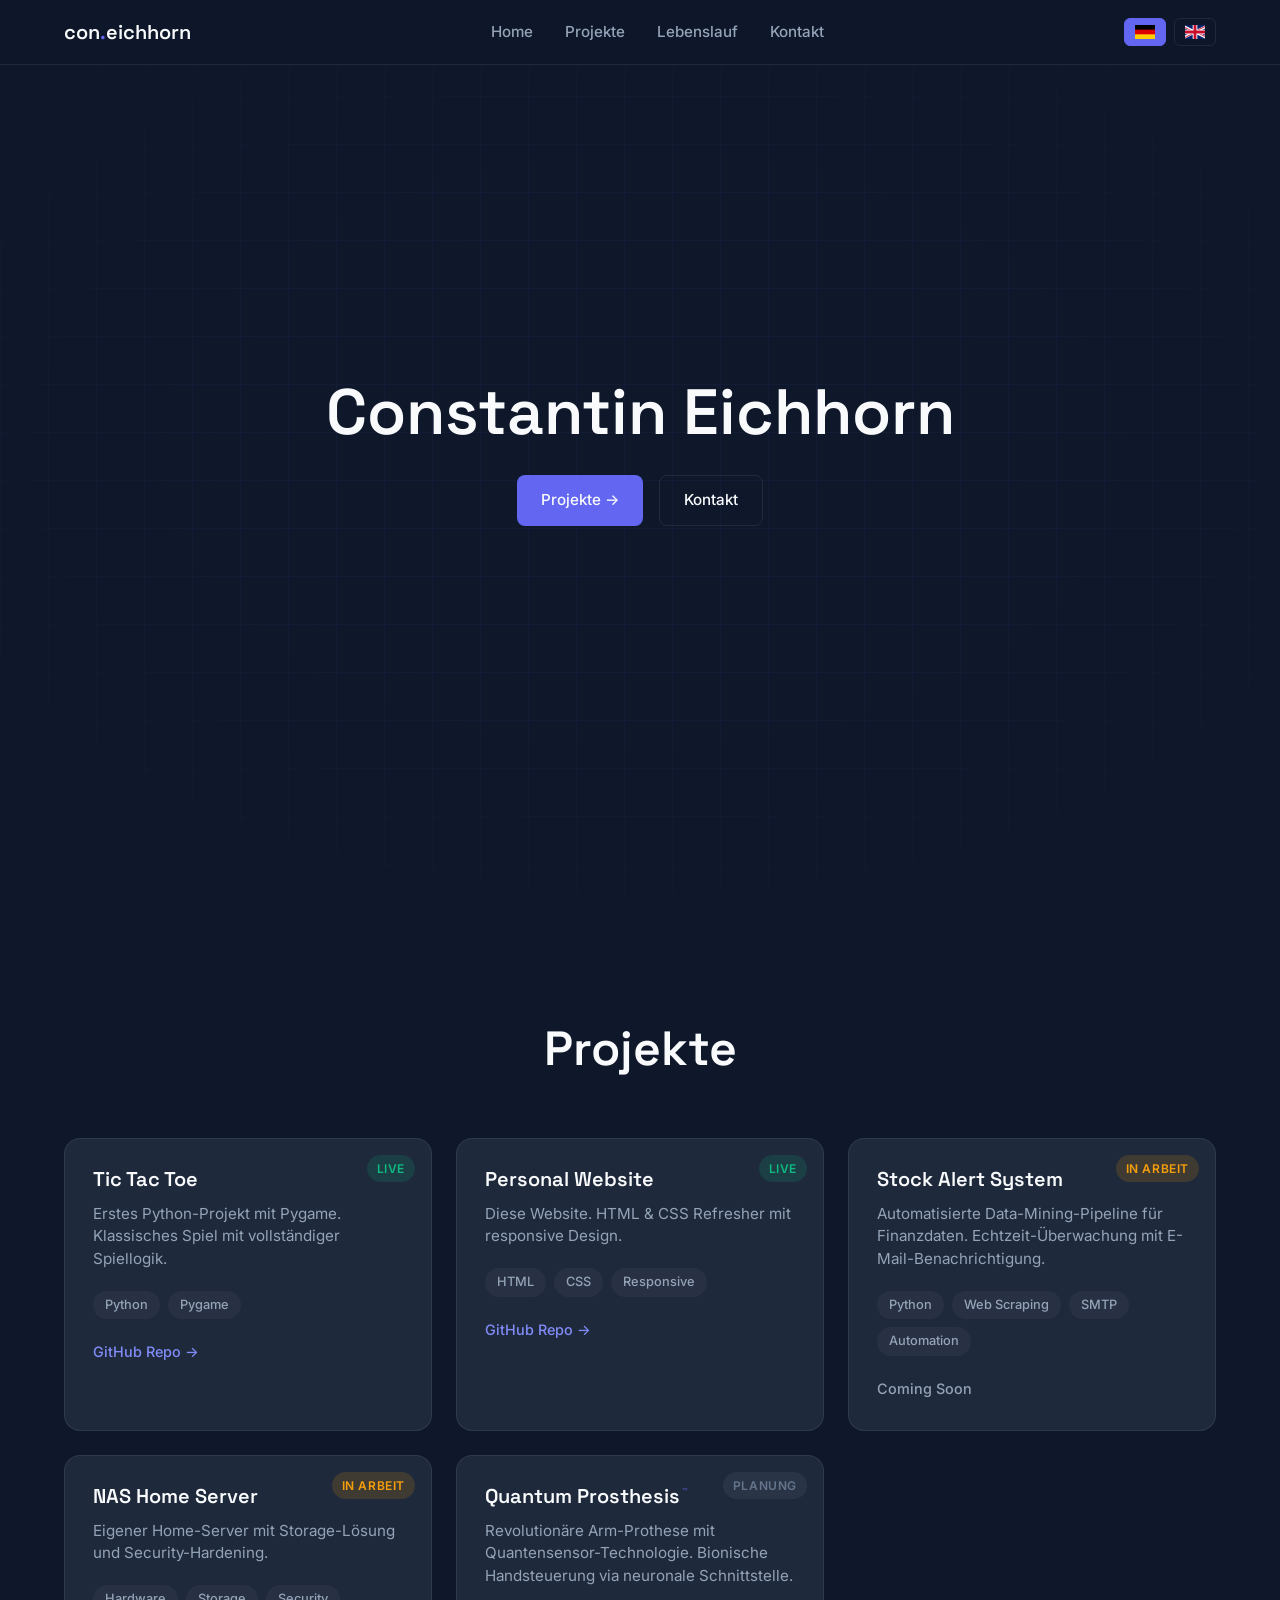
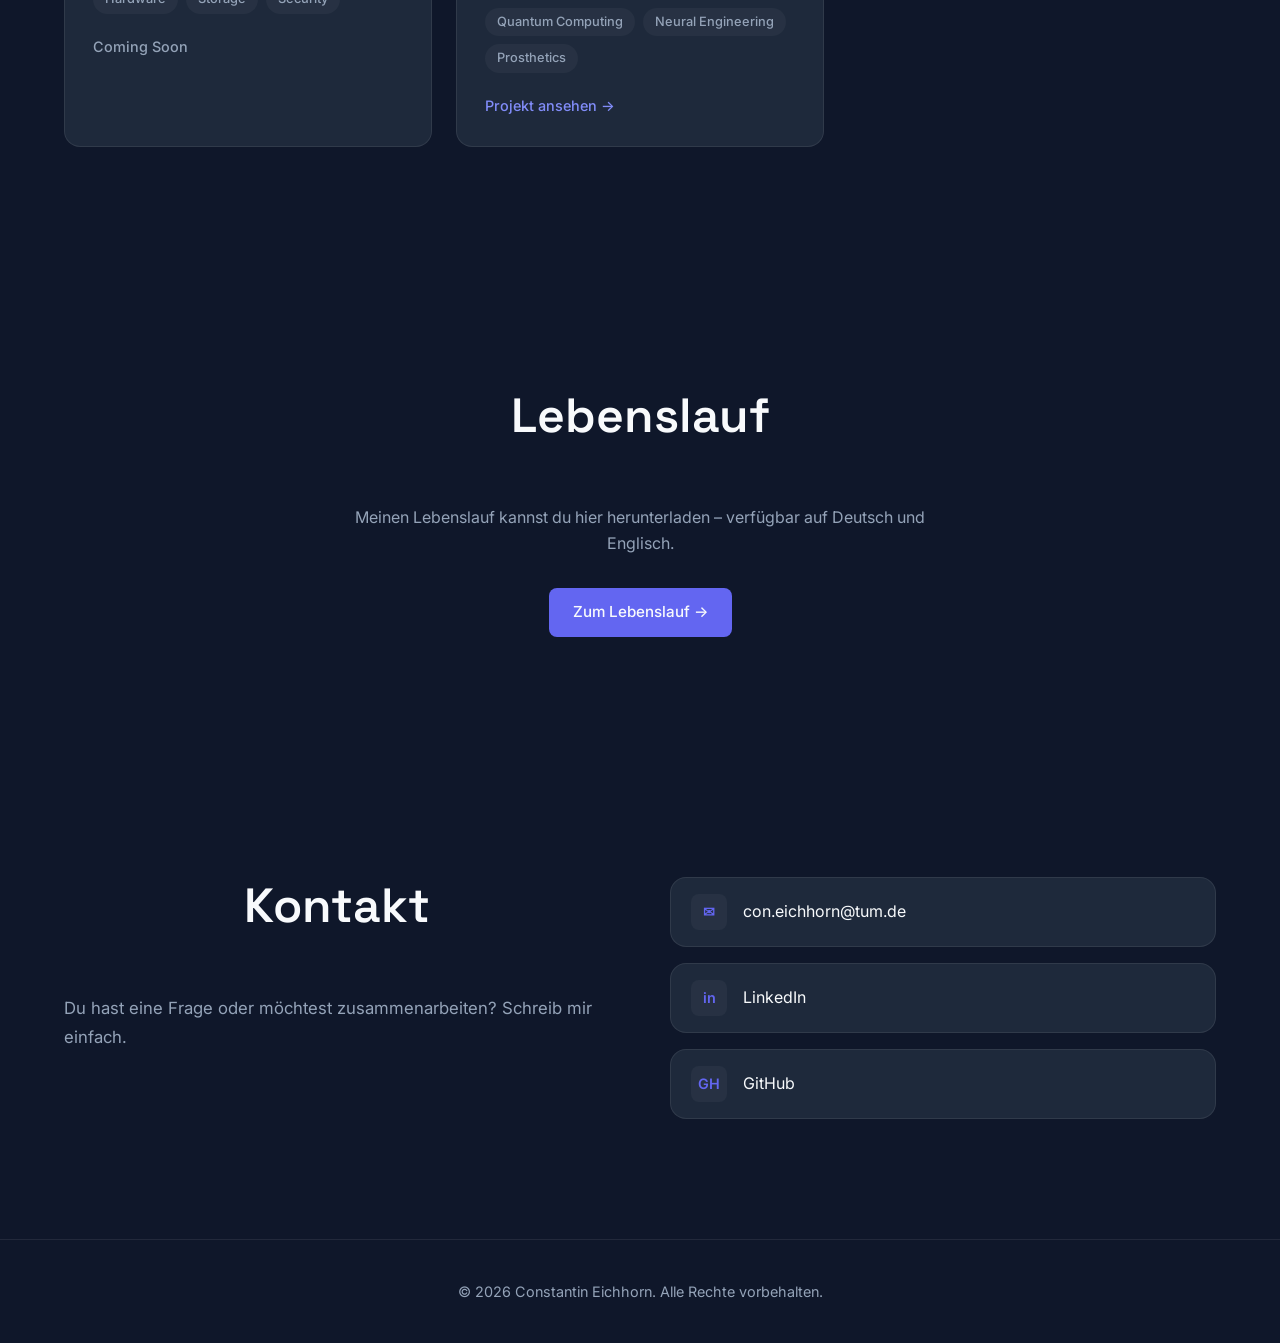
==== commit fada131d: "Add Quantum Prosthesis™ showcase page with interactive bionic arm display" ====
--- a/index.html
+++ b/index.html
@@ -124,6 +124,24 @@
                         <span class="card-link disabled">Coming Soon</span>
                     </div>
 
+                    <!-- Project 5: Quantum Prosthesis -->
+                    <div class="card">
+                        <span class="card-status status-soon">Planung</span>
+                        <h3>Quantum Prosthesis<span class="tm">™</span></h3>
+                        <p>
+                            Revolutionäre Arm-Prothese mit Quantensensor-Technologie.
+                            Bionische Handsteuerung via neuronale Schnittstelle.
+                        </p>
+                        <div class="tags">
+                            <span class="tag">Quantum Computing</span>
+                            <span class="tag">Neural Engineering</span>
+                            <span class="tag">Prosthetics</span>
+                        </div>
+                        <a href="bionic-arm.html" class="card-link">
+                            Projekt ansehen →
+                        </a>
+                    </div>
+
                 </div>
             </div>
         </section>
--- a/style.css
+++ b/style.css
@@ -72,7 +72,16 @@
 
 h1 { font-size: clamp(2.5rem, 5vw, 4rem); }
 h2 { font-size: clamp(2rem, 4vw, 3rem); }
-h3 { font-size: 1.5rem; }
+h3 { font-size: 1.5rem; position: relative; }
+
+/* Trademark symbol styling */
+.tm {
+    font-size: 0.5em;
+    vertical-align: super;
+    color: var(--accent);
+    opacity: 0.7;
+    margin-left: 2px;
+}
 
 a {
     color: var(--accent2);
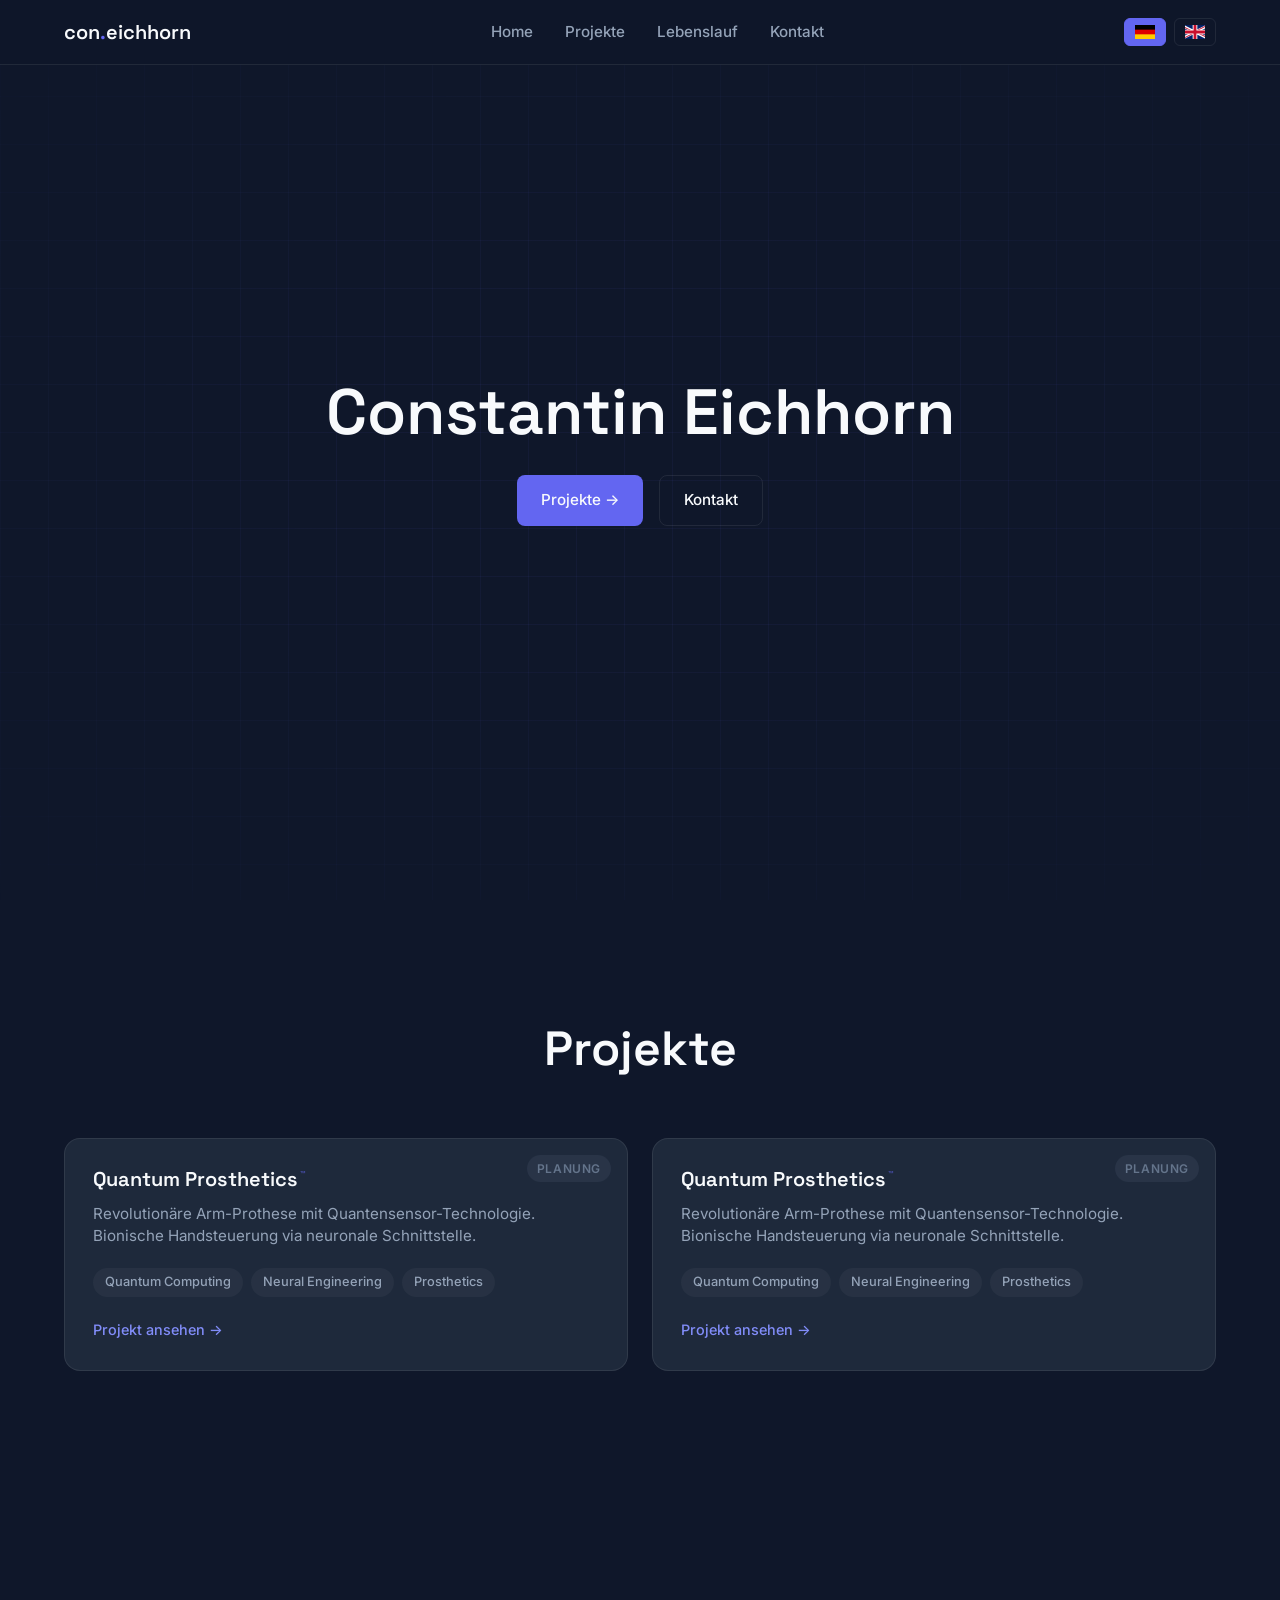
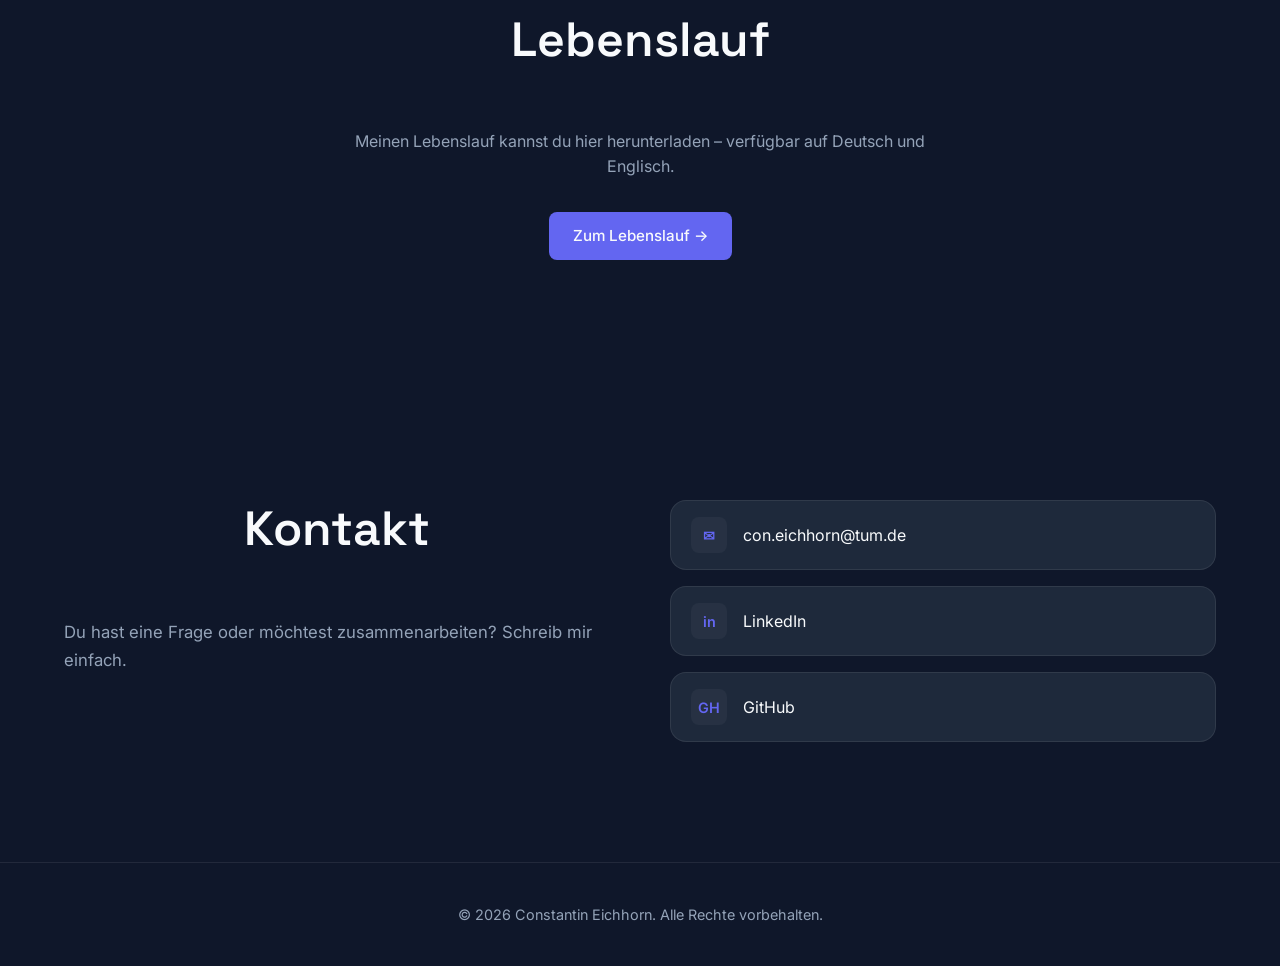
==== commit 0116606a: "Rename to Quantum Prosthetics™ and reorder projects (Quantum first)" ====
--- a/index.html
+++ b/index.html
@@ -60,74 +60,28 @@
                 <h2 class="section-title lang" key="projects_title">Projekte</h2>
                 <div class="projects-grid">
 
-                    <!-- Project 1: Tic Tac Toe -->
+                    <!-- Project 1: Quantum Prosthetics -->
                     <div class="card">
-                        <span class="card-status status-live">Live</span>
-                        <h3 class="lang" key="proj_ttt_title">Tic Tac Toe</h3>
-                        <p class="lang" key="proj_ttt_desc">
-                            Erstes Python-Projekt mit Pygame. Klassisches Spiel mit vollständiger Spiellogik.
+                        <span class="card-status status-soon lang" key="status_soon">Planung</span>
+                        <h3>Quantum Prosthetics<span class="tm">™</span></h3>
+                        <p>
+                            Revolutionäre Arm-Prothese mit Quantensensor-Technologie.
+                            Bionische Handsteuerung via neuronale Schnittstelle.
                         </p>
                         <div class="tags">
-                            <span class="tag">Python</span>
-                            <span class="tag">Pygame</span>
+                            <span class="tag">Quantum Computing</span>
+                            <span class="tag">Neural Engineering</span>
+                            <span class="tag">Prosthetics</span>
                         </div>
-                        <a href="https://github.com/tr0p7cal/TicTacToe.git" class="card-link lang" key="btn_github" target="_blank">
-                            GitHub Repo →
+                        <a href="bionic-arm.html" class="card-link">
+                            Projekt ansehen →
                         </a>
                     </div>
 
-                    <!-- Project 2: Personal Website -->
+                    <!-- Project 2: Tic Tac Toe -->
                     <div class="card">
-                        <span class="card-status status-live">Live</span>
-                        <h3 class="lang" key="proj_web_title">Personal Website</h3>
-                        <p class="lang" key="proj_web_desc">
-                            Diese Website. HTML & CSS Refresher mit responsive Design.
-                        </p>
-                        <div class="tags">
-                            <span class="tag">HTML</span>
-                            <span class="tag">CSS</span>
-                            <span class="tag">Responsive</span>
-                        </div>
-                        <a href="#" class="card-link lang" key="btn_github" target="_blank">
-                            GitHub Repo →
-                        </a>
-                    </div>
-
-                    <!-- Project 3: Stock Alert System -->
-                    <div class="card">
-                        <span class="card-status status-wip">In Arbeit</span>
-                        <h3 class="lang" key="proj_stock_title">Stock Alert System</h3>
-                        <p class="lang" key="proj_stock_desc">
-                            Automatisierte Data-Mining-Pipeline für Finanzdaten. Echtzeit-Überwachung mit E-Mail-Benachrichtigung.
-                        </p>
-                        <div class="tags">
-                            <span class="tag">Python</span>
-                            <span class="tag">Web Scraping</span>
-                            <span class="tag">SMTP</span>
-                            <span class="tag">Automation</span>
-                        </div>
-                        <span class="card-link disabled">Coming Soon</span>
-                    </div>
-
-                    <!-- Project 4: NAS Home Server -->
-                    <div class="card">
-                        <span class="card-status status-wip">In Arbeit</span>
-                        <h3 class="lang" key="proj_nas_title">NAS Home Server</h3>
-                        <p class="lang" key="proj_nas_desc">
-                            Eigener Home-Server mit Storage-Lösung und Security-Hardening.
-                        </p>
-                        <div class="tags">
-                            <span class="tag">Hardware</span>
-                            <span class="tag">Storage</span>
-                            <span class="tag">Security</span>
-                        </div>
-                        <span class="card-link disabled">Coming Soon</span>
-                    </div>
-
-                    <!-- Project 5: Quantum Prosthesis -->
-                    <div class="card">
-                        <span class="card-status status-soon">Planung</span>
-                        <h3>Quantum Prosthesis<span class="tm">™</span></h3>
+                        <span class="card-status status-soon lang" key="status_soon">Planung</span>
+                        <h3>Quantum Prosthetics<span class="tm">™</span></h3>
                         <p>
                             Revolutionäre Arm-Prothese mit Quantensensor-Technologie.
                             Bionische Handsteuerung via neuronale Schnittstelle.
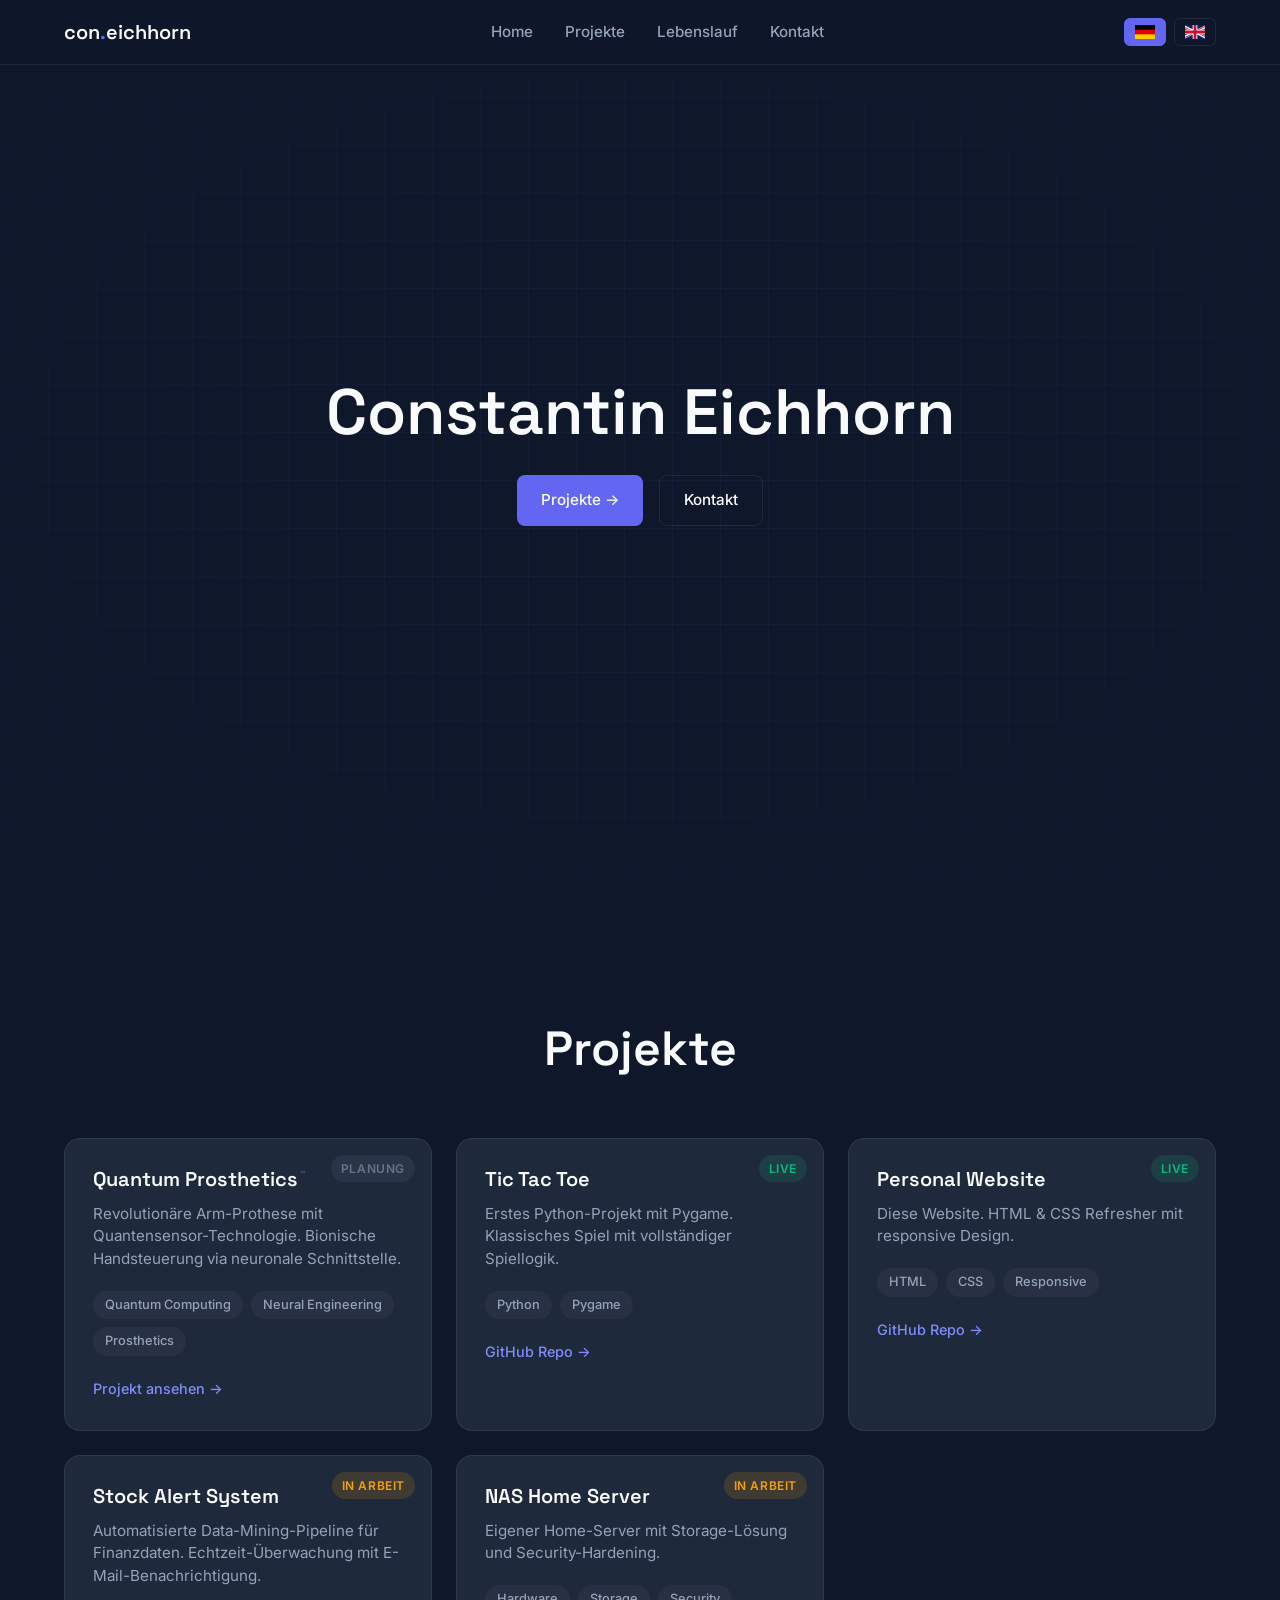
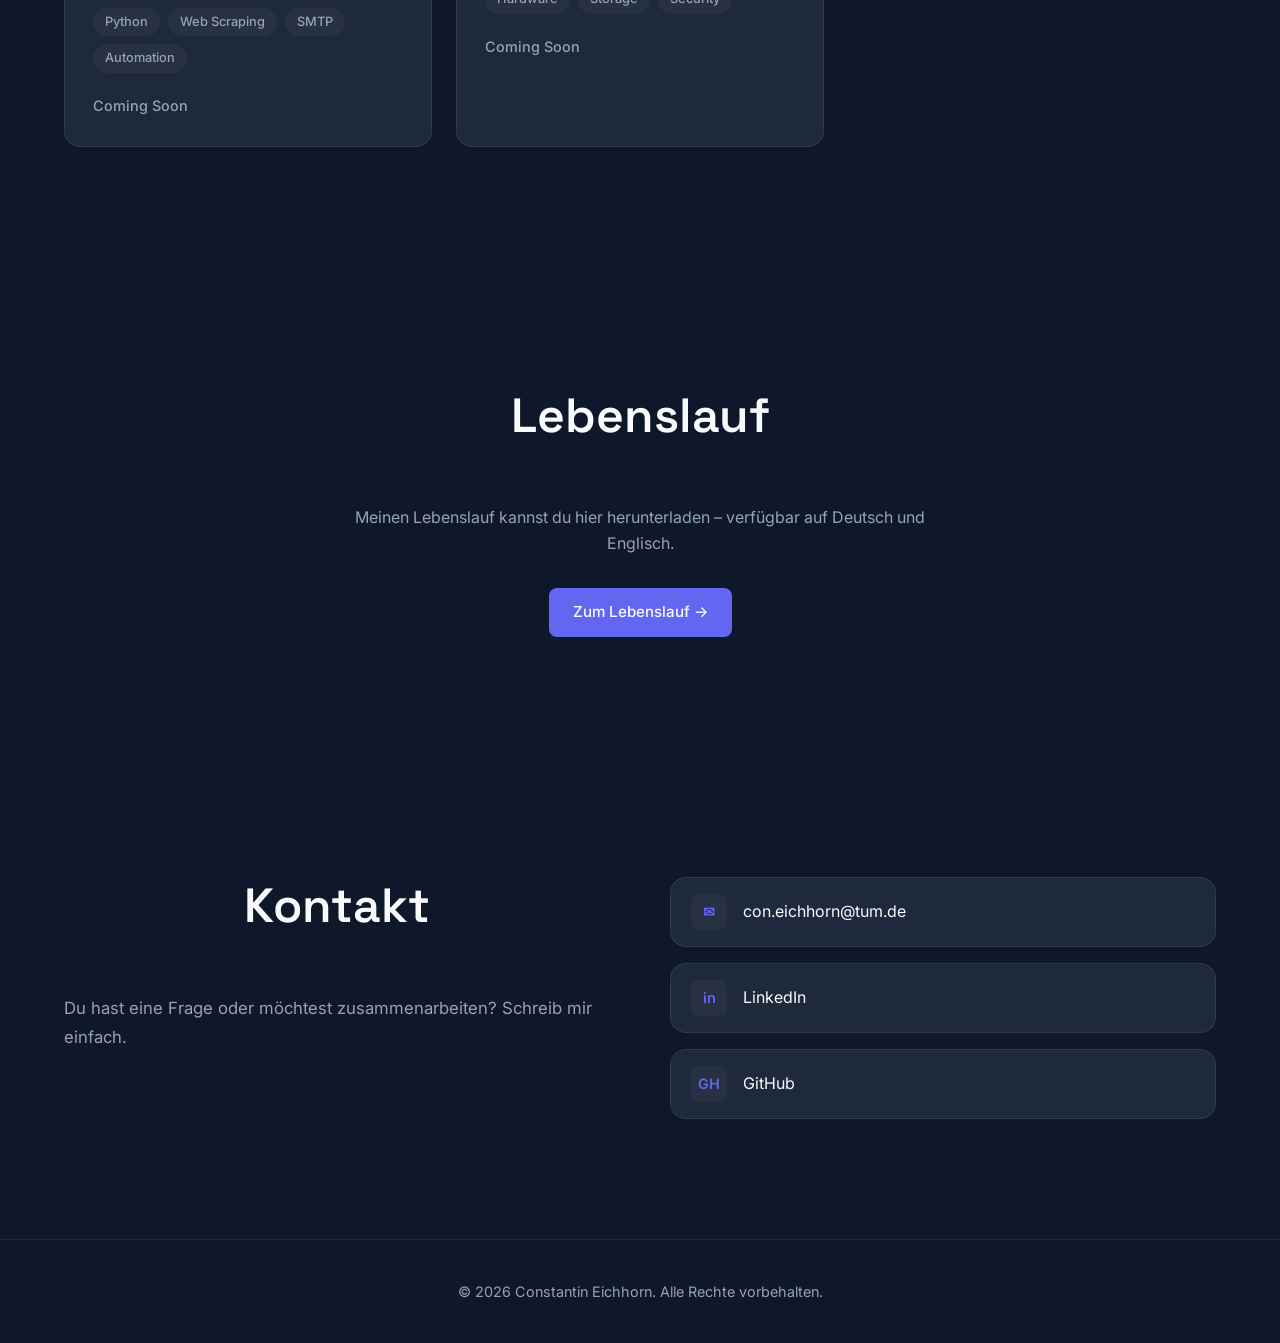
==== commit c56f63c9: "Fix: Restore all projects with Quantum Prosthetics™ first" ====
--- a/index.html
+++ b/index.html
@@ -80,20 +80,66 @@
 
                     <!-- Project 2: Tic Tac Toe -->
                     <div class="card">
-                        <span class="card-status status-soon lang" key="status_soon">Planung</span>
-                        <h3>Quantum Prosthetics<span class="tm">™</span></h3>
-                        <p>
-                            Revolutionäre Arm-Prothese mit Quantensensor-Technologie.
-                            Bionische Handsteuerung via neuronale Schnittstelle.
-                        </p>
-                        <div class="tags">
-                            <span class="tag">Quantum Computing</span>
-                            <span class="tag">Neural Engineering</span>
-                            <span class="tag">Prosthetics</span>
-                        </div>
-                        <a href="bionic-arm.html" class="card-link">
-                            Projekt ansehen →
-                        </a>
+                        <span class="card-status status-live lang" key="status_live">Live</span>
+                        <h3 class="lang" key="proj_ttt_title">Tic Tac Toe</h3>
+                        <p class="lang" key="proj_ttt_desc">
+                            Erstes Python-Projekt mit Pygame. Klassisches Spiel mit vollständiger Spiellogik.
+                        </p>
+                        <div class="tags">
+                            <span class="tag">Python</span>
+                            <span class="tag">Pygame</span>
+                        </div>
+                        <a href="https://github.com/tr0p7cal/TicTacToe.git" class="card-link lang" key="btn_github" target="_blank">
+                            GitHub Repo →
+                        </a>
+                    </div>
+
+                    <!-- Project 3: Personal Website -->
+                    <div class="card">
+                        <span class="card-status status-live lang" key="status_live">Live</span>
+                        <h3 class="lang" key="proj_web_title">Personal Website</h3>
+                        <p class="lang" key="proj_web_desc">
+                            Diese Website. HTML & CSS Refresher mit responsive Design.
+                        </p>
+                        <div class="tags">
+                            <span class="tag">HTML</span>
+                            <span class="tag">CSS</span>
+                            <span class="tag">Responsive</span>
+                        </div>
+                        <a href="#" class="card-link lang" key="btn_github" target="_blank">
+                            GitHub Repo →
+                        </a>
+                    </div>
+
+                    <!-- Project 4: Stock Alert System -->
+                    <div class="card">
+                        <span class="card-status status-wip lang" key="status_wip">In Arbeit</span>
+                        <h3 class="lang" key="proj_stock_title">Stock Alert System</h3>
+                        <p class="lang" key="proj_stock_desc">
+                            Automatisierte Data-Mining-Pipeline für Finanzdaten. Echtzeit-Überwachung mit E-Mail-Benachrichtigung.
+                        </p>
+                        <div class="tags">
+                            <span class="tag">Python</span>
+                            <span class="tag">Web Scraping</span>
+                            <span class="tag">SMTP</span>
+                            <span class="tag">Automation</span>
+                        </div>
+                        <span class="card-link disabled">Coming Soon</span>
+                    </div>
+
+                    <!-- Project 5: NAS Home Server -->
+                    <div class="card">
+                        <span class="card-status status-wip lang" key="status_wip">In Arbeit</span>
+                        <h3 class="lang" key="proj_nas_title">NAS Home Server</h3>
+                        <p class="lang" key="proj_nas_desc">
+                            Eigener Home-Server mit Storage-Lösung und Security-Hardening.
+                        </p>
+                        <div class="tags">
+                            <span class="tag">Hardware</span>
+                            <span class="tag">Storage</span>
+                            <span class="tag">Security</span>
+                        </div>
+                        <span class="card-link disabled">Coming Soon</span>
                     </div>
 
                 </div>
